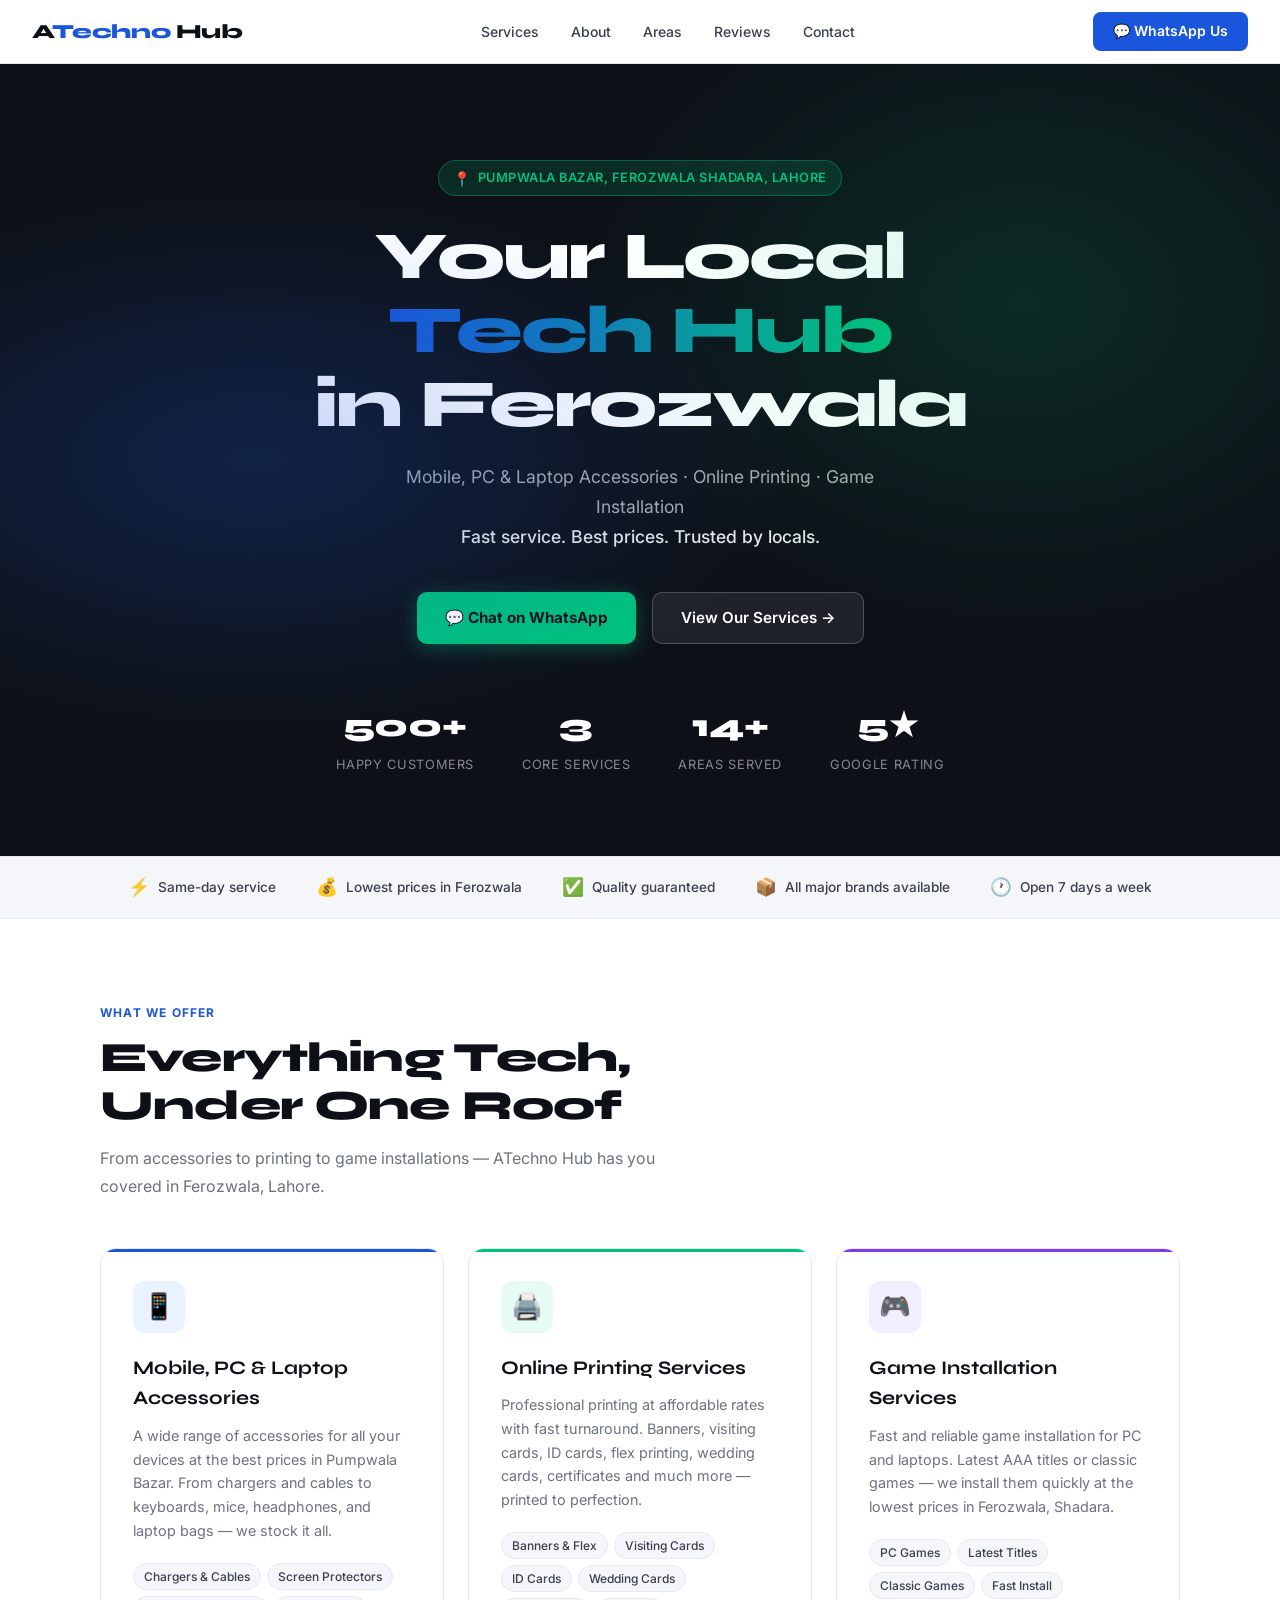
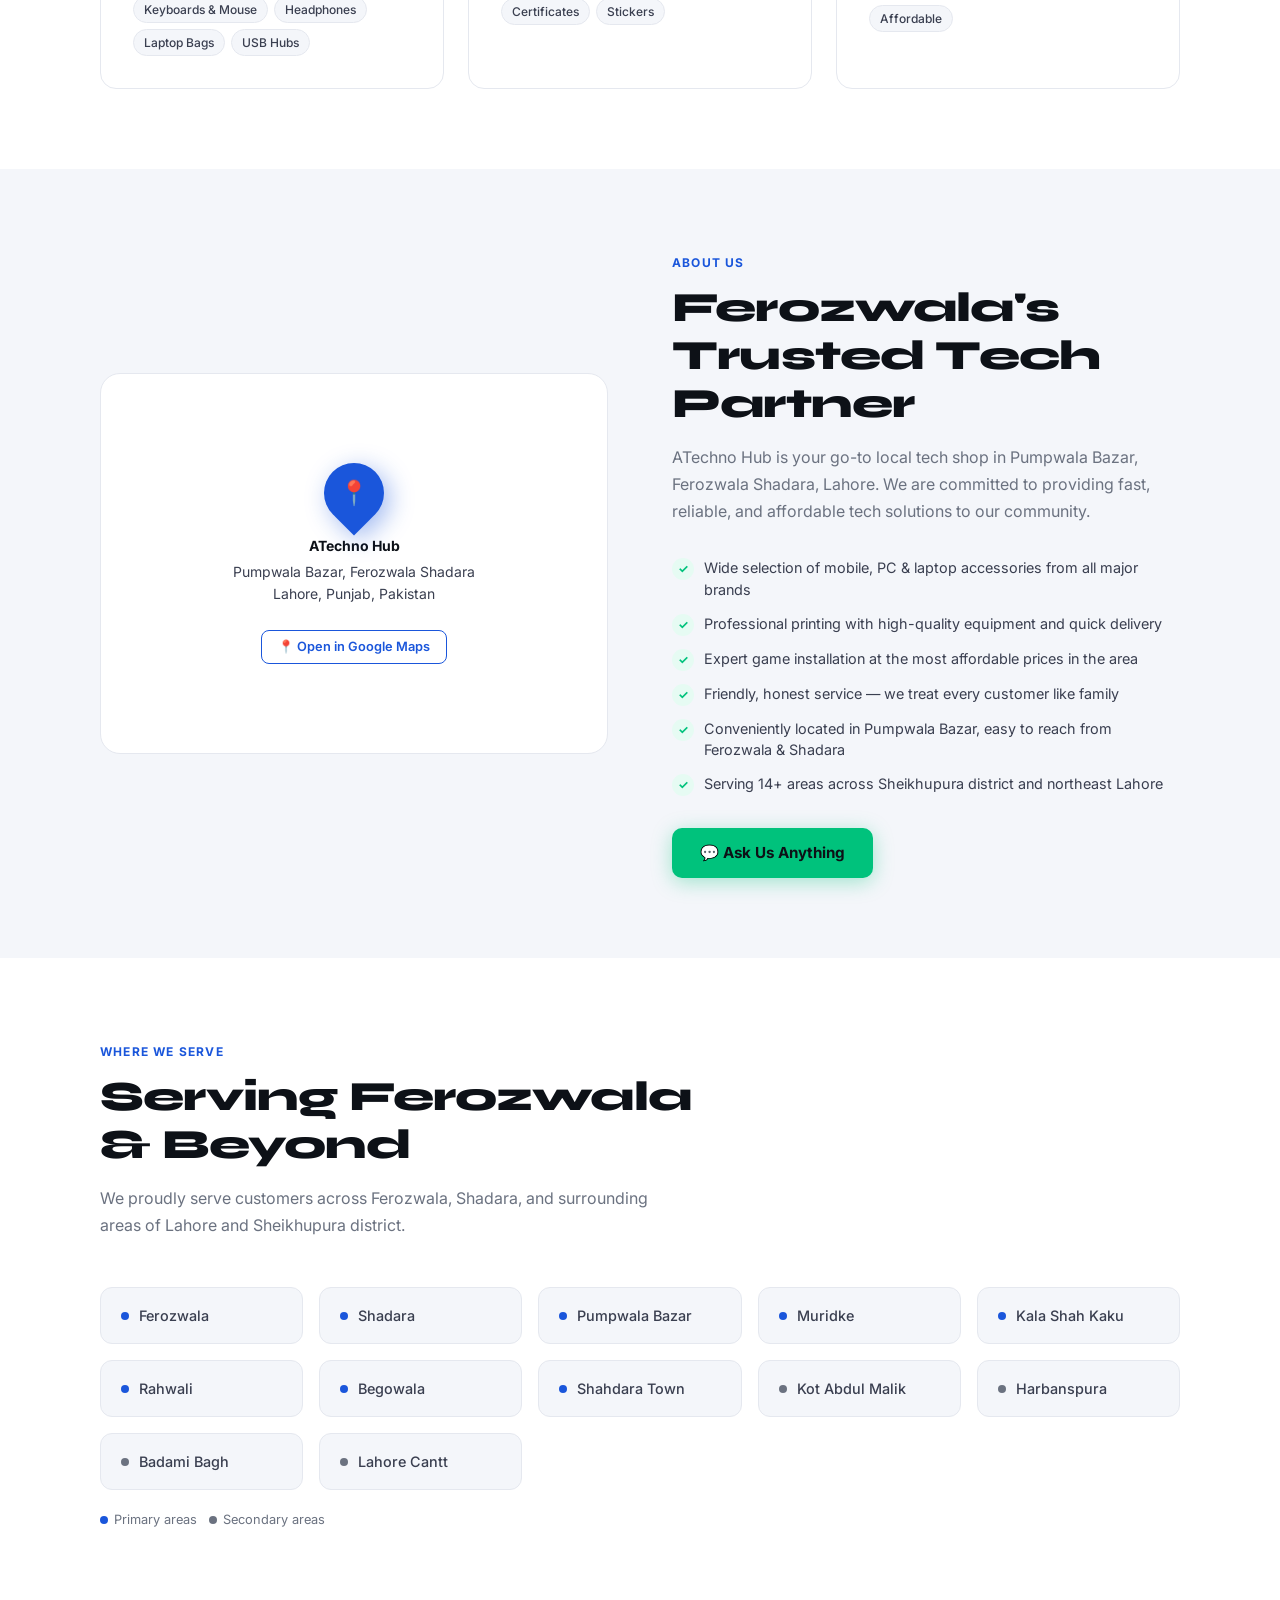
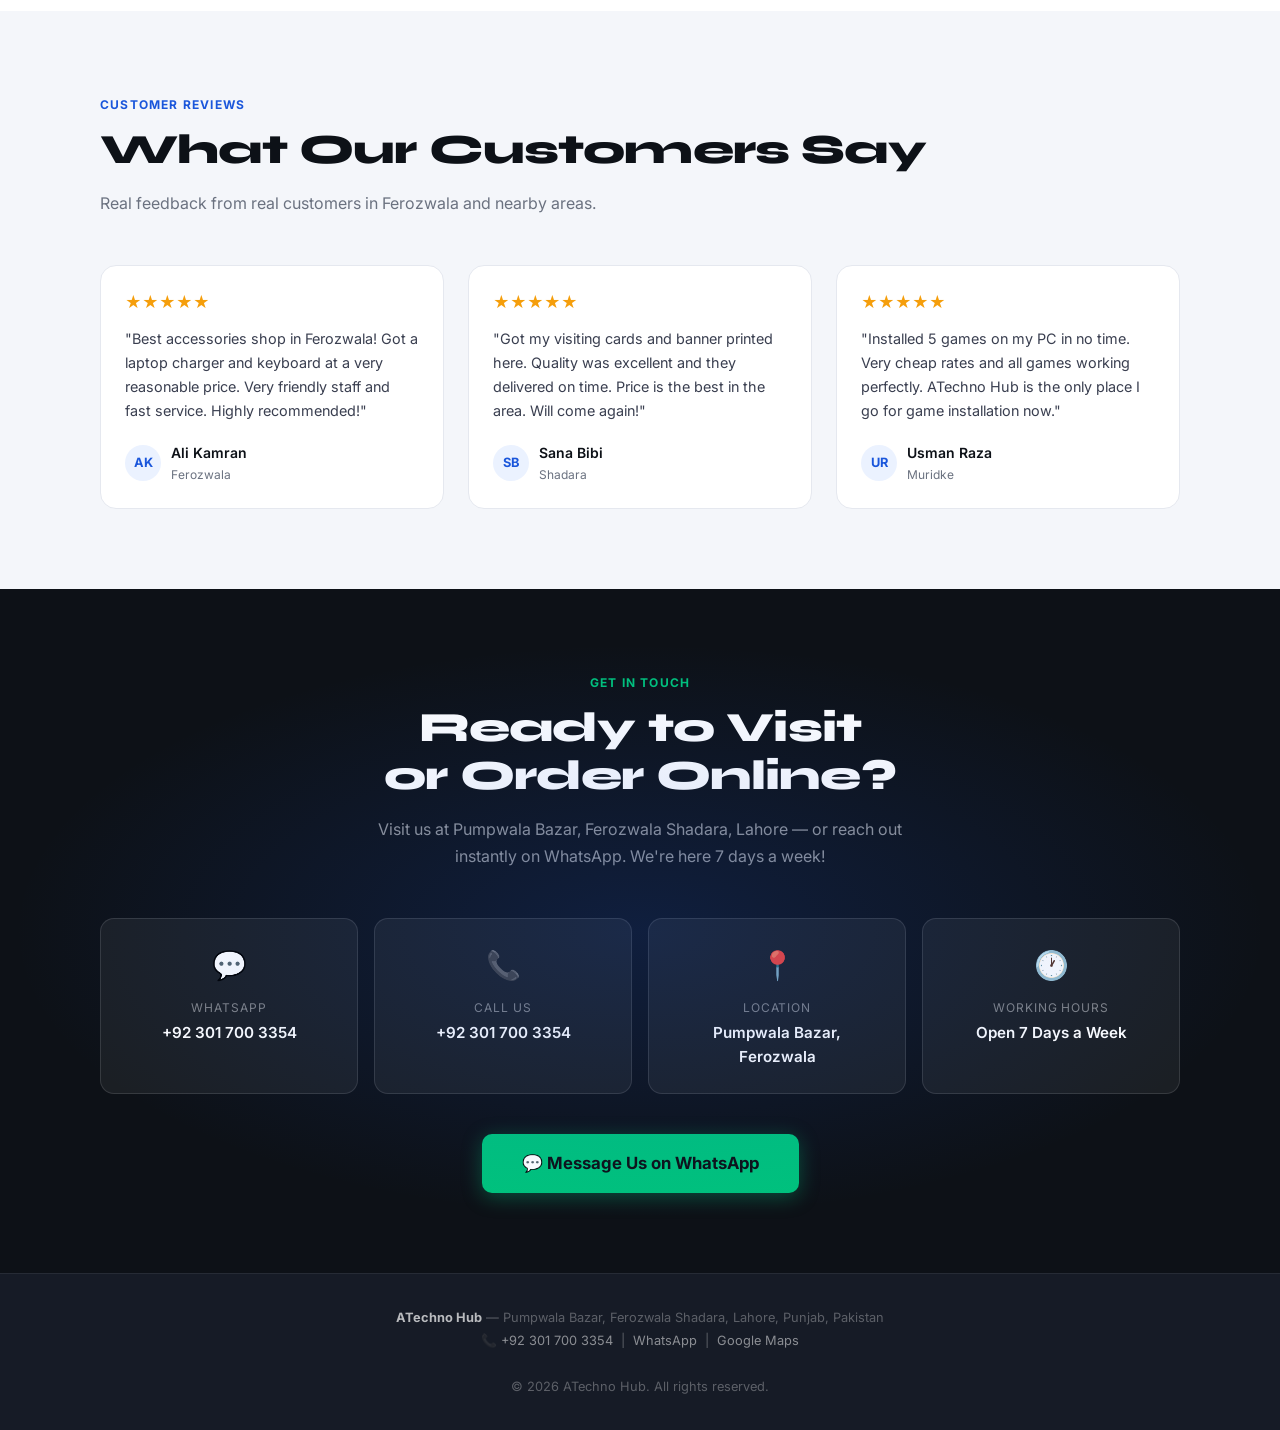
==== index.html @ 40ea2f9f "Add files via upload" ====
<!DOCTYPE html>
<html lang="en">
<head>
<meta charset="UTF-8" />
<meta name="viewport" content="width=device-width, initial-scale=1.0" />
<title>ATechno Hub — Mobile, Printing & Game Services | Ferozwala, Lahore</title>
<meta name="description" content="ATechno Hub in Pumpwala Bazar, Ferozwala Shadara, Lahore. Mobile, PC & Laptop Accessories, Online Printing Services, Game Installation. Fast. Affordable. Trusted." />
<meta name="keywords" content="ATechno Hub, mobile accessories Ferozwala, laptop accessories Lahore, online printing Ferozwala, game installation Shadara, PC accessories Pumpwala Bazar" />
<link rel="preconnect" href="https://fonts.googleapis.com" />
<link rel="preconnect" href="https://fonts.gstatic.com" crossorigin />
<link href="https://fonts.googleapis.com/css2?family=Syne:wght@400;600;700;800&family=Inter:wght@400;500;600&display=swap" rel="stylesheet" />
<style>
  *, *::before, *::after { box-sizing: border-box; margin: 0; padding: 0; }

  :root {
    --blue:     #1A56DB;
    --blue-dk:  #1240A8;
    --blue-lt:  #EBF2FF;
    --accent:   #00C27C;
    --accent-lt:#E6FBF3;
    --dark:     #0D1117;
    --dark2:    #161B26;
    --mid:      #3A3F50;
    --muted:    #6B7280;
    --light:    #F4F6FA;
    --white:    #FFFFFF;
    --border:   #E5E8EF;
    --font-display: 'Syne', sans-serif;
    --font-body:    'Inter', sans-serif;
  }

  html { scroll-behavior: smooth; }

  body {
    font-family: var(--font-body);
    background: var(--white);
    color: var(--dark);
    line-height: 1.6;
    overflow-x: hidden;
  }

  /* ── NAV ── */
  nav {
    position: sticky; top: 0; z-index: 100;
    background: rgba(255,255,255,0.92);
    backdrop-filter: blur(12px);
    border-bottom: 1px solid var(--border);
    padding: 0 2rem;
    display: flex; align-items: center; justify-content: space-between;
    height: 64px;
  }
  .nav-logo {
    font-family: var(--font-display);
    font-weight: 800; font-size: 1.25rem;
    color: var(--dark);
    text-decoration: none;
    letter-spacing: -0.02em;
  }
  .nav-logo span { color: var(--blue); }
  .nav-links { display: flex; gap: 2rem; list-style: none; }
  .nav-links a {
    font-size: 0.875rem; font-weight: 500;
    color: var(--mid); text-decoration: none;
    transition: color 0.2s;
  }
  .nav-links a:hover { color: var(--blue); }
  .nav-cta {
    background: var(--blue); color: var(--white);
    padding: 0.5rem 1.25rem; border-radius: 8px;
    font-size: 0.875rem; font-weight: 600;
    text-decoration: none; transition: background 0.2s;
    white-space: nowrap;
  }
  .nav-cta:hover { background: var(--blue-dk); }

  /* ── HERO ── */
  .hero {
    background: var(--dark);
    position: relative;
    overflow: hidden;
    padding: 6rem 2rem 5rem;
    text-align: center;
  }
  .hero::before {
    content: '';
    position: absolute; inset: 0;
    background:
      radial-gradient(ellipse 60% 50% at 20% 50%, rgba(26,86,219,0.25) 0%, transparent 70%),
      radial-gradient(ellipse 50% 60% at 80% 30%, rgba(0,194,124,0.15) 0%, transparent 70%);
    pointer-events: none;
  }
  .hero-eyebrow {
    display: inline-flex; align-items: center; gap: 6px;
    background: rgba(0,194,124,0.15);
    border: 1px solid rgba(0,194,124,0.35);
    color: var(--accent);
    font-size: 0.8rem; font-weight: 600;
    padding: 0.35rem 0.9rem; border-radius: 999px;
    letter-spacing: 0.04em; text-transform: uppercase;
    margin-bottom: 1.5rem;
  }
  .hero-eyebrow::before { content: '📍'; font-size: 0.9rem; }
  .hero h1 {
    font-family: var(--font-display);
    font-size: clamp(2.4rem, 6vw, 4.2rem);
    font-weight: 800;
    color: var(--white);
    line-height: 1.1;
    letter-spacing: -0.03em;
    margin-bottom: 1.25rem;
    max-width: 780px;
    margin-left: auto; margin-right: auto;
  }
  .hero h1 .highlight {
    color: transparent;
    background: linear-gradient(90deg, #1A56DB, #00C27C);
    -webkit-background-clip: text;
    background-clip: text;
  }
  .hero-sub {
    font-size: 1.1rem; color: rgba(255,255,255,0.65);
    max-width: 520px; margin: 0 auto 2.5rem;
    line-height: 1.7;
  }
  .hero-sub span { color: rgba(255,255,255,0.9); font-weight: 500; }
  .hero-btns {
    display: flex; gap: 1rem;
    justify-content: center; flex-wrap: wrap;
    margin-bottom: 3.5rem;
  }
  .btn-primary {
    display: inline-flex; align-items: center; gap: 8px;
    background: var(--accent); color: var(--dark);
    padding: 0.8rem 1.75rem; border-radius: 10px;
    font-weight: 700; font-size: 0.95rem;
    text-decoration: none; transition: transform 0.15s, box-shadow 0.15s;
    box-shadow: 0 4px 20px rgba(0,194,124,0.35);
  }
  .btn-primary:hover { transform: translateY(-2px); box-shadow: 0 8px 28px rgba(0,194,124,0.45); }
  .btn-secondary {
    display: inline-flex; align-items: center; gap: 8px;
    background: rgba(255,255,255,0.08);
    border: 1px solid rgba(255,255,255,0.2);
    color: var(--white);
    padding: 0.8rem 1.75rem; border-radius: 10px;
    font-weight: 600; font-size: 0.95rem;
    text-decoration: none; transition: background 0.2s;
  }
  .btn-secondary:hover { background: rgba(255,255,255,0.14); }
  .hero-stats {
    display: flex; justify-content: center; gap: 3rem; flex-wrap: wrap;
  }
  .hero-stat { text-align: center; }
  .hero-stat .num {
    font-family: var(--font-display);
    font-size: 2rem; font-weight: 800;
    color: var(--white); display: block;
  }
  .hero-stat .lbl {
    font-size: 0.8rem; color: rgba(255,255,255,0.5);
    text-transform: uppercase; letter-spacing: 0.05em;
  }

  /* ── TRUST BAR ── */
  .trust-bar {
    background: var(--light);
    border-top: 1px solid var(--border);
    border-bottom: 1px solid var(--border);
    padding: 1rem 2rem;
    display: flex; align-items: center; justify-content: center;
    gap: 2.5rem; flex-wrap: wrap;
  }
  .trust-item {
    display: flex; align-items: center; gap: 8px;
    font-size: 0.85rem; font-weight: 500; color: var(--mid);
  }
  .trust-icon { font-size: 1.1rem; }

  /* ── SECTIONS SHARED ── */
  section { padding: 5rem 2rem; }
  .container { max-width: 1080px; margin: 0 auto; }
  .section-label {
    display: inline-block;
    font-size: 0.75rem; font-weight: 700;
    letter-spacing: 0.1em; text-transform: uppercase;
    color: var(--blue); margin-bottom: 0.75rem;
  }
  .section-title {
    font-family: var(--font-display);
    font-size: clamp(1.75rem, 4vw, 2.6rem);
    font-weight: 800; letter-spacing: -0.02em;
    color: var(--dark); line-height: 1.15;
    margin-bottom: 1rem;
  }
  .section-sub {
    font-size: 1rem; color: var(--muted);
    max-width: 560px; line-height: 1.7;
    margin-bottom: 3rem;
  }

  /* ── SERVICES ── */
  #services { background: var(--white); }
  .services-grid {
    display: grid;
    grid-template-columns: repeat(auto-fit, minmax(300px, 1fr));
    gap: 1.5rem;
  }
  .service-card {
    border: 1px solid var(--border);
    border-radius: 16px;
    padding: 2rem;
    transition: box-shadow 0.2s, transform 0.2s;
    background: var(--white);
    position: relative; overflow: hidden;
  }
  .service-card::before {
    content: '';
    position: absolute; top: 0; left: 0; right: 0;
    height: 3px;
    border-radius: 16px 16px 0 0;
  }
  .service-card.blue::before  { background: var(--blue); }
  .service-card.green::before { background: var(--accent); }
  .service-card.purple::before{ background: #7C3AED; }
  .service-card:hover { box-shadow: 0 12px 40px rgba(0,0,0,0.09); transform: translateY(-3px); }
  .service-icon {
    width: 52px; height: 52px; border-radius: 12px;
    display: flex; align-items: center; justify-content: center;
    font-size: 1.6rem; margin-bottom: 1.25rem;
  }
  .service-icon.blue   { background: var(--blue-lt); }
  .service-icon.green  { background: var(--accent-lt); }
  .service-icon.purple { background: #F3EEFF; }
  .service-card h3 {
    font-family: var(--font-display);
    font-size: 1.2rem; font-weight: 700;
    color: var(--dark); margin-bottom: 0.6rem;
  }
  .service-card p { font-size: 0.9rem; color: var(--muted); line-height: 1.65; margin-bottom: 1.25rem; }
  .service-tags { display: flex; flex-wrap: wrap; gap: 6px; }
  .tag {
    font-size: 0.75rem; font-weight: 500;
    padding: 3px 10px; border-radius: 999px;
    border: 1px solid var(--border);
    color: var(--mid); background: var(--light);
  }

  /* ── ABOUT ── */
  #about { background: var(--light); }
  .about-grid {
    display: grid;
    grid-template-columns: 1fr 1fr;
    gap: 4rem; align-items: center;
  }
  .about-map {
    background: var(--white);
    border: 1px solid var(--border);
    border-radius: 20px;
    overflow: hidden;
    aspect-ratio: 4/3;
    display: flex; flex-direction: column;
    align-items: center; justify-content: center;
    position: relative;
  }
  .map-pin-wrap {
    display: flex; flex-direction: column; align-items: center; gap: 12px;
  }
  .map-pin {
    width: 60px; height: 60px;
    background: var(--blue); border-radius: 50% 50% 50% 0;
    transform: rotate(-45deg);
    display: flex; align-items: center; justify-content: center;
    box-shadow: 0 8px 24px rgba(26,86,219,0.4);
  }
  .map-pin span { transform: rotate(45deg); font-size: 1.5rem; }
  .map-address {
    text-align: center;
    font-size: 0.875rem; color: var(--mid); line-height: 1.6;
  }
  .map-address strong { color: var(--dark); display: block; margin-bottom: 4px; }
  .map-link {
    display: inline-flex; align-items: center; gap: 6px;
    margin-top: 12px; font-size: 0.8rem; font-weight: 600;
    color: var(--blue); text-decoration: none;
    border: 1px solid var(--blue);
    padding: 6px 16px; border-radius: 8px;
    transition: background 0.2s;
  }
  .map-link:hover { background: var(--blue-lt); }
  .about-content .section-sub { margin-bottom: 2rem; }
  .about-list { list-style: none; display: flex; flex-direction: column; gap: 12px; margin-bottom: 2rem; }
  .about-list li {
    display: flex; align-items: flex-start; gap: 10px;
    font-size: 0.9rem; color: var(--mid); line-height: 1.5;
  }
  .about-list li::before {
    content: '✓';
    flex-shrink: 0;
    width: 22px; height: 22px;
    background: var(--accent-lt);
    color: var(--accent);
    border-radius: 50%;
    display: flex; align-items: center; justify-content: center;
    font-size: 0.75rem; font-weight: 700;
    margin-top: 1px;
  }

  /* ── SERVICE AREAS ── */
  #areas { background: var(--white); }
  .areas-grid {
    display: grid;
    grid-template-columns: repeat(auto-fit, minmax(200px, 1fr));
    gap: 1rem;
  }
  .area-card {
    background: var(--light);
    border: 1px solid var(--border);
    border-radius: 12px;
    padding: 1rem 1.25rem;
    display: flex; align-items: center; gap: 10px;
    font-size: 0.9rem; font-weight: 500; color: var(--mid);
    transition: border-color 0.2s, color 0.2s;
  }
  .area-card:hover { border-color: var(--blue); color: var(--blue); }
  .area-dot {
    width: 8px; height: 8px; border-radius: 50%;
    background: var(--blue); flex-shrink: 0;
  }
  .area-dot.secondary { background: var(--muted); }

  /* ── REVIEWS ── */
  #reviews { background: var(--light); }
  .reviews-grid {
    display: grid;
    grid-template-columns: repeat(auto-fit, minmax(280px, 1fr));
    gap: 1.5rem;
  }
  .review-card {
    background: var(--white);
    border: 1px solid var(--border);
    border-radius: 16px;
    padding: 1.5rem;
  }
  .stars { color: #F59E0B; font-size: 1rem; margin-bottom: 0.75rem; }
  .review-text { font-size: 0.9rem; color: var(--mid); line-height: 1.65; margin-bottom: 1.25rem; }
  .reviewer { display: flex; align-items: center; gap: 10px; }
  .reviewer-avatar {
    width: 36px; height: 36px; border-radius: 50%;
    background: var(--blue-lt);
    color: var(--blue);
    display: flex; align-items: center; justify-content: center;
    font-size: 0.8rem; font-weight: 700;
  }
  .reviewer-name { font-size: 0.875rem; font-weight: 600; color: var(--dark); }
  .reviewer-loc  { font-size: 0.75rem; color: var(--muted); }

  /* ── CONTACT / CTA ── */
  #contact {
    background: var(--dark);
    text-align: center;
    position: relative; overflow: hidden;
  }
  #contact::before {
    content: '';
    position: absolute; inset: 0;
    background: radial-gradient(ellipse 70% 60% at 50% 50%, rgba(26,86,219,0.2) 0%, transparent 70%);
    pointer-events: none;
  }
  #contact .section-label { color: var(--accent); }
  #contact .section-title { color: var(--white); margin-left: auto; margin-right: auto; max-width: 600px; }
  #contact .section-sub { color: rgba(255,255,255,0.55); margin-left: auto; margin-right: auto; }
  .contact-cards {
    display: grid;
    grid-template-columns: repeat(auto-fit, minmax(220px, 1fr));
    gap: 1rem; margin-bottom: 2.5rem;
  }
  .contact-card {
    background: rgba(255,255,255,0.06);
    border: 1px solid rgba(255,255,255,0.12);
    border-radius: 14px;
    padding: 1.5rem;
    text-align: center;
    text-decoration: none;
    transition: background 0.2s;
  }
  .contact-card:hover { background: rgba(255,255,255,0.1); }
  .contact-card-icon { font-size: 1.75rem; margin-bottom: 0.6rem; }
  .contact-card-label { font-size: 0.75rem; color: rgba(255,255,255,0.45); text-transform: uppercase; letter-spacing: 0.08em; margin-bottom: 4px; }
  .contact-card-value { font-size: 0.95rem; font-weight: 600; color: var(--white); }

  /* ── FOOTER ── */
  footer {
    background: var(--dark2);
    border-top: 1px solid rgba(255,255,255,0.07);
    padding: 2rem;
    text-align: center;
  }
  footer p { font-size: 0.8rem; color: rgba(255,255,255,0.3); line-height: 1.8; }
  footer a { color: rgba(255,255,255,0.5); text-decoration: none; }
  footer a:hover { color: var(--white); }

  /* ── RESPONSIVE ── */
  @media (max-width: 768px) {
    nav { padding: 0 1rem; }
    .nav-links { display: none; }
    .hero { padding: 4rem 1.25rem 3.5rem; }
    .hero-stats { gap: 2rem; }
    section { padding: 3.5rem 1.25rem; }
    .about-grid { grid-template-columns: 1fr; gap: 2rem; }
    .about-map { min-height: 240px; }
    .trust-bar { gap: 1.25rem; }
  }

  @media (prefers-reduced-motion: reduce) {
    * { transition: none !important; animation: none !important; }
  }
</style>
</head>
<body>

<!-- NAV -->
<nav>
  <a href="#" class="nav-logo">A<span>Techno</span> Hub</a>
  <ul class="nav-links">
    <li><a href="#services">Services</a></li>
    <li><a href="#about">About</a></li>
    <li><a href="#areas">Areas</a></li>
    <li><a href="#reviews">Reviews</a></li>
    <li><a href="#contact">Contact</a></li>
  </ul>
  <a href="https://wa.me/923017003354?text=%F0%9F%8E%89%20*Welcome%20to%20ATechno%20Hub!*%20%E2%80%94%20%D8%A2%D9%BE%20%DA%A9%D8%A7%20%D8%AE%DB%8C%D8%B1%D9%85%D9%82%D8%AF%D9%85%20%DB%81%DB%92!%0A%0A%E2%9A%A1%20Lahore's%20most%20trusted%20tech%20shop%20in%20*Pumpwala%20Bazar%2C%20Ferozwala%20Shadara*%20is%20here%20to%20serve%20you!%0A%0A%F0%9F%9B%8D%EF%B8%8F%20*What%20we%20offer%20%7C%20%DB%81%D9%85%D8%A7%D8%B1%DB%8C%20%D8%AE%D8%AF%D9%85%D8%A7%D8%AA%3A*%0A%F0%9F%93%B1%20Mobile%2C%20PC%20%26%20Laptop%20Accessories%0A%F0%9F%96%A8%EF%B8%8F%20Online%20Printing%20Services%0A%F0%9F%8E%AE%20Game%20Installation%20Services%0A%0A%E2%9C%85%20*Fast%20Service%20%7C%20%D8%A8%DB%81%D8%AA%D8%B1%DB%8C%D9%86%20%D9%82%DB%8C%D9%85%D8%AA%20%7C%20%D9%82%D8%A7%D8%A8%D9%84%20%D8%A7%D8%B9%D8%AA%D9%85%D8%A7%D8%AF*%0A%0A%D8%A8%D8%B3%20%DB%81%D9%85%DB%8C%DA%BA%20%D8%A8%D8%AA%D8%A7%D8%A6%DB%8C%DA%BA%20%E2%80%94%20%D8%A2%D9%BE%20%DA%A9%D9%88%20%DA%A9%DB%8C%D8%A7%20%DA%86%D8%A7%DB%81%DB%8C%D8%A6%DB%92%D8%9F%0AJust%20tell%20us%20%E2%80%94%20how%20can%20we%20help%20you%20today%3F%20%F0%9F%91%87" target="_blank" class="nav-cta">💬 WhatsApp Us</a>
</nav>

<!-- HERO -->
<section class="hero">
  <div class="hero-eyebrow">Pumpwala Bazar, Ferozwala Shadara, Lahore</div>
  <h1>Your Local <span class="highlight">Tech Hub</span><br/>in Ferozwala</h1>
  <p class="hero-sub">
    Mobile, PC & Laptop Accessories · Online Printing · Game Installation<br/>
    <span>Fast service. Best prices. Trusted by locals.</span>
  </p>
  <div class="hero-btns">
    <a href="https://wa.me/923017003354?text=%F0%9F%8E%89%20*Welcome%20to%20ATechno%20Hub!*%20%E2%80%94%20%D8%A2%D9%BE%20%DA%A9%D8%A7%20%D8%AE%DB%8C%D8%B1%D9%85%D9%82%D8%AF%D9%85%20%DB%81%DB%92!%0A%0A%E2%9A%A1%20Lahore's%20most%20trusted%20tech%20shop%20in%20*Pumpwala%20Bazar%2C%20Ferozwala%20Shadara*%20is%20here%20to%20serve%20you!%0A%0A%F0%9F%9B%8D%EF%B8%8F%20*What%20we%20offer%20%7C%20%DB%81%D9%85%D8%A7%D8%B1%DB%8C%20%D8%AE%D8%AF%D9%85%D8%A7%D8%AA%3A*%0A%F0%9F%93%B1%20Mobile%2C%20PC%20%26%20Laptop%20Accessories%0A%F0%9F%96%A8%EF%B8%8F%20Online%20Printing%20Services%0A%F0%9F%8E%AE%20Game%20Installation%20Services%0A%0A%E2%9C%85%20*Fast%20Service%20%7C%20%D8%A8%DB%81%D8%AA%D8%B1%DB%8C%D9%86%20%D9%82%DB%8C%D9%85%D8%AA%20%7C%20%D9%82%D8%A7%D8%A8%D9%84%20%D8%A7%D8%B9%D8%AA%D9%85%D8%A7%D8%AF*%0A%0A%D8%A8%D8%B3%20%DB%81%D9%85%DB%8C%DA%BA%20%D8%A8%D8%AA%D8%A7%D8%A6%DB%8C%DA%BA%20%E2%80%94%20%D8%A2%D9%BE%20%DA%A9%D9%88%20%DA%A9%DB%8C%D8%A7%20%DA%86%D8%A7%DB%81%DB%8C%D8%A6%DB%92%D8%9F%0AJust%20tell%20us%20%E2%80%94%20how%20can%20we%20help%20you%20today%3F%20%F0%9F%91%87" target="_blank" class="btn-primary">💬 Chat on WhatsApp</a>
    <a href="#services" class="btn-secondary">View Our Services →</a>
  </div>
  <div class="hero-stats">
    <div class="hero-stat"><span class="num">500+</span><span class="lbl">Happy Customers</span></div>
    <div class="hero-stat"><span class="num">3</span><span class="lbl">Core Services</span></div>
    <div class="hero-stat"><span class="num">14+</span><span class="lbl">Areas Served</span></div>
    <div class="hero-stat"><span class="num">5★</span><span class="lbl">Google Rating</span></div>
  </div>
</section>

<!-- TRUST BAR -->
<div class="trust-bar">
  <div class="trust-item"><span class="trust-icon">⚡</span> Same-day service</div>
  <div class="trust-item"><span class="trust-icon">💰</span> Lowest prices in Ferozwala</div>
  <div class="trust-item"><span class="trust-icon">✅</span> Quality guaranteed</div>
  <div class="trust-item"><span class="trust-icon">📦</span> All major brands available</div>
  <div class="trust-item"><span class="trust-icon">🕐</span> Open 7 days a week</div>
</div>

<!-- SERVICES -->
<section id="services">
  <div class="container">
    <span class="section-label">What We Offer</span>
    <h2 class="section-title">Everything Tech,<br/>Under One Roof</h2>
    <p class="section-sub">From accessories to printing to game installations — ATechno Hub has you covered in Ferozwala, Lahore.</p>
    <div class="services-grid">

      <div class="service-card blue">
        <div class="service-icon blue">📱</div>
        <h3>Mobile, PC & Laptop Accessories</h3>
        <p>A wide range of accessories for all your devices at the best prices in Pumpwala Bazar. From chargers and cables to keyboards, mice, headphones, and laptop bags — we stock it all.</p>
        <div class="service-tags">
          <span class="tag">Chargers & Cables</span>
          <span class="tag">Screen Protectors</span>
          <span class="tag">Keyboards & Mouse</span>
          <span class="tag">Headphones</span>
          <span class="tag">Laptop Bags</span>
          <span class="tag">USB Hubs</span>
        </div>
      </div>

      <div class="service-card green">
        <div class="service-icon green">🖨️</div>
        <h3>Online Printing Services</h3>
        <p>Professional printing at affordable rates with fast turnaround. Banners, visiting cards, ID cards, flex printing, wedding cards, certificates and much more — printed to perfection.</p>
        <div class="service-tags">
          <span class="tag">Banners & Flex</span>
          <span class="tag">Visiting Cards</span>
          <span class="tag">ID Cards</span>
          <span class="tag">Wedding Cards</span>
          <span class="tag">Certificates</span>
          <span class="tag">Stickers</span>
        </div>
      </div>

      <div class="service-card purple">
        <div class="service-icon purple">🎮</div>
        <h3>Game Installation Services</h3>
        <p>Fast and reliable game installation for PC and laptops. Latest AAA titles or classic games — we install them quickly at the lowest prices in Ferozwala, Shadara.</p>
        <div class="service-tags">
          <span class="tag">PC Games</span>
          <span class="tag">Latest Titles</span>
          <span class="tag">Classic Games</span>
          <span class="tag">Fast Install</span>
          <span class="tag">Affordable</span>
        </div>
      </div>

    </div>
  </div>
</section>

<!-- ABOUT -->
<section id="about">
  <div class="container">
    <div class="about-grid">
      <div class="about-map">
        <div class="map-pin-wrap">
          <div class="map-pin"><span>📍</span></div>
          <div class="map-address">
            <strong>ATechno Hub</strong>
            Pumpwala Bazar, Ferozwala Shadara<br/>
            Lahore, Punjab, Pakistan
          </div>
          <a href="https://maps.google.com/?q=Pumpwala+Bazar+Ferozwala+Shadara+Lahore" target="_blank" class="map-link">📍 Open in Google Maps</a>
        </div>
      </div>
      <div class="about-content">
        <span class="section-label">About Us</span>
        <h2 class="section-title">Ferozwala's Trusted Tech Partner</h2>
        <p class="section-sub">ATechno Hub is your go-to local tech shop in Pumpwala Bazar, Ferozwala Shadara, Lahore. We are committed to providing fast, reliable, and affordable tech solutions to our community.</p>
        <ul class="about-list">
          <li>Wide selection of mobile, PC & laptop accessories from all major brands</li>
          <li>Professional printing with high-quality equipment and quick delivery</li>
          <li>Expert game installation at the most affordable prices in the area</li>
          <li>Friendly, honest service — we treat every customer like family</li>
          <li>Conveniently located in Pumpwala Bazar, easy to reach from Ferozwala & Shadara</li>
          <li>Serving 14+ areas across Sheikhupura district and northeast Lahore</li>
        </ul>
        <a href="https://wa.me/923017003354" target="_blank" class="btn-primary" style="display:inline-flex;">💬 Ask Us Anything</a>
      </div>
    </div>
  </div>
</section>

<!-- SERVICE AREAS -->
<section id="areas">
  <div class="container">
    <span class="section-label">Where We Serve</span>
    <h2 class="section-title">Serving Ferozwala<br/>& Beyond</h2>
    <p class="section-sub">We proudly serve customers across Ferozwala, Shadara, and surrounding areas of Lahore and Sheikhupura district.</p>
    <div class="areas-grid">
      <div class="area-card"><div class="area-dot"></div> Ferozwala</div>
      <div class="area-card"><div class="area-dot"></div> Shadara</div>
      <div class="area-card"><div class="area-dot"></div> Pumpwala Bazar</div>
      <div class="area-card"><div class="area-dot"></div> Muridke</div>
      <div class="area-card"><div class="area-dot"></div> Kala Shah Kaku</div>
      <div class="area-card"><div class="area-dot"></div> Rahwali</div>
      <div class="area-card"><div class="area-dot"></div> Begowala</div>
      <div class="area-card"><div class="area-dot"></div> Shahdara Town</div>
      <div class="area-card"><div class="area-dot secondary"></div> Kot Abdul Malik</div>
      <div class="area-card"><div class="area-dot secondary"></div> Harbanspura</div>
      <div class="area-card"><div class="area-dot secondary"></div> Badami Bagh</div>
      <div class="area-card"><div class="area-dot secondary"></div> Lahore Cantt</div>
    </div>
    <p style="margin-top:1.25rem; font-size:0.8rem; color:var(--muted);">
      <span style="display:inline-block; width:8px; height:8px; border-radius:50%; background:var(--blue); margin-right:6px;"></span>Primary areas &nbsp;
      <span style="display:inline-block; width:8px; height:8px; border-radius:50%; background:var(--muted); margin-right:6px;"></span>Secondary areas
    </p>
  </div>
</section>

<!-- REVIEWS -->
<section id="reviews">
  <div class="container">
    <span class="section-label">Customer Reviews</span>
    <h2 class="section-title">What Our Customers Say</h2>
    <p class="section-sub">Real feedback from real customers in Ferozwala and nearby areas.</p>
    <div class="reviews-grid">
      <div class="review-card">
        <div class="stars">★★★★★</div>
        <p class="review-text">"Best accessories shop in Ferozwala! Got a laptop charger and keyboard at a very reasonable price. Very friendly staff and fast service. Highly recommended!"</p>
        <div class="reviewer">
          <div class="reviewer-avatar">AK</div>
          <div><div class="reviewer-name">Ali Kamran</div><div class="reviewer-loc">Ferozwala</div></div>
        </div>
      </div>
      <div class="review-card">
        <div class="stars">★★★★★</div>
        <p class="review-text">"Got my visiting cards and banner printed here. Quality was excellent and they delivered on time. Price is the best in the area. Will come again!"</p>
        <div class="reviewer">
          <div class="reviewer-avatar">SB</div>
          <div><div class="reviewer-name">Sana Bibi</div><div class="reviewer-loc">Shadara</div></div>
        </div>
      </div>
      <div class="review-card">
        <div class="stars">★★★★★</div>
        <p class="review-text">"Installed 5 games on my PC in no time. Very cheap rates and all games working perfectly. ATechno Hub is the only place I go for game installation now."</p>
        <div class="reviewer">
          <div class="reviewer-avatar">UR</div>
          <div><div class="reviewer-name">Usman Raza</div><div class="reviewer-loc">Muridke</div></div>
        </div>
      </div>
    </div>
  </div>
</section>

<!-- CONTACT CTA -->
<section id="contact">
  <div class="container">
    <span class="section-label">Get In Touch</span>
    <h2 class="section-title">Ready to Visit<br/>or Order Online?</h2>
    <p class="section-sub">Visit us at Pumpwala Bazar, Ferozwala Shadara, Lahore — or reach out instantly on WhatsApp. We're here 7 days a week!</p>
    <div class="contact-cards">
      <a href="https://wa.me/923017003354?text=%F0%9F%8E%89%20*Welcome%20to%20ATechno%20Hub!*%20%E2%80%94%20%D8%A2%D9%BE%20%DA%A9%D8%A7%20%D8%AE%DB%8C%D8%B1%D9%85%D9%82%D8%AF%D9%85%20%DB%81%DB%92!" target="_blank" class="contact-card">
        <div class="contact-card-icon">💬</div>
        <div class="contact-card-label">WhatsApp</div>
        <div class="contact-card-value">+92 301 700 3354</div>
      </a>
      <a href="tel:+923017003354" class="contact-card">
        <div class="contact-card-icon">📞</div>
        <div class="contact-card-label">Call Us</div>
        <div class="contact-card-value">+92 301 700 3354</div>
      </a>
      <a href="https://maps.google.com/?q=Pumpwala+Bazar+Ferozwala+Shadara+Lahore" target="_blank" class="contact-card">
        <div class="contact-card-icon">📍</div>
        <div class="contact-card-label">Location</div>
        <div class="contact-card-value">Pumpwala Bazar, Ferozwala</div>
      </a>
      <div class="contact-card">
        <div class="contact-card-icon">🕐</div>
        <div class="contact-card-label">Working Hours</div>
        <div class="contact-card-value">Open 7 Days a Week</div>
      </div>
    </div>
    <a href="https://wa.me/923017003354?text=%F0%9F%8E%89%20*Welcome%20to%20ATechno%20Hub!*%20%E2%80%94%20%D8%A2%D9%BE%20%DA%A9%D8%A7%20%D8%AE%DB%8C%D8%B1%D9%85%D9%82%D8%AF%D9%85%20%DB%81%DB%92!%0A%0A%E2%9A%A1%20Lahore's%20most%20trusted%20tech%20shop%20in%20*Pumpwala%20Bazar%2C%20Ferozwala%20Shadara*%20is%20here%20to%20serve%20you!" target="_blank" class="btn-primary" style="font-size:1.05rem; padding:1rem 2.5rem;">💬 Message Us on WhatsApp</a>
  </div>
</section>

<!-- FOOTER -->
<footer>
  <p>
    <strong style="color:rgba(255,255,255,0.7);">ATechno Hub</strong> — Pumpwala Bazar, Ferozwala Shadara, Lahore, Punjab, Pakistan<br/>
    📞 <a href="tel:+923017003354">+92 301 700 3354</a> &nbsp;|&nbsp;
    <a href="https://wa.me/923017003354" target="_blank">WhatsApp</a> &nbsp;|&nbsp;
    <a href="https://maps.google.com/?q=Pumpwala+Bazar+Ferozwala+Shadara+Lahore" target="_blank">Google Maps</a><br/><br/>
    © 2026 ATechno Hub. All rights reserved.
  </p>
</footer>

</body>
</html>
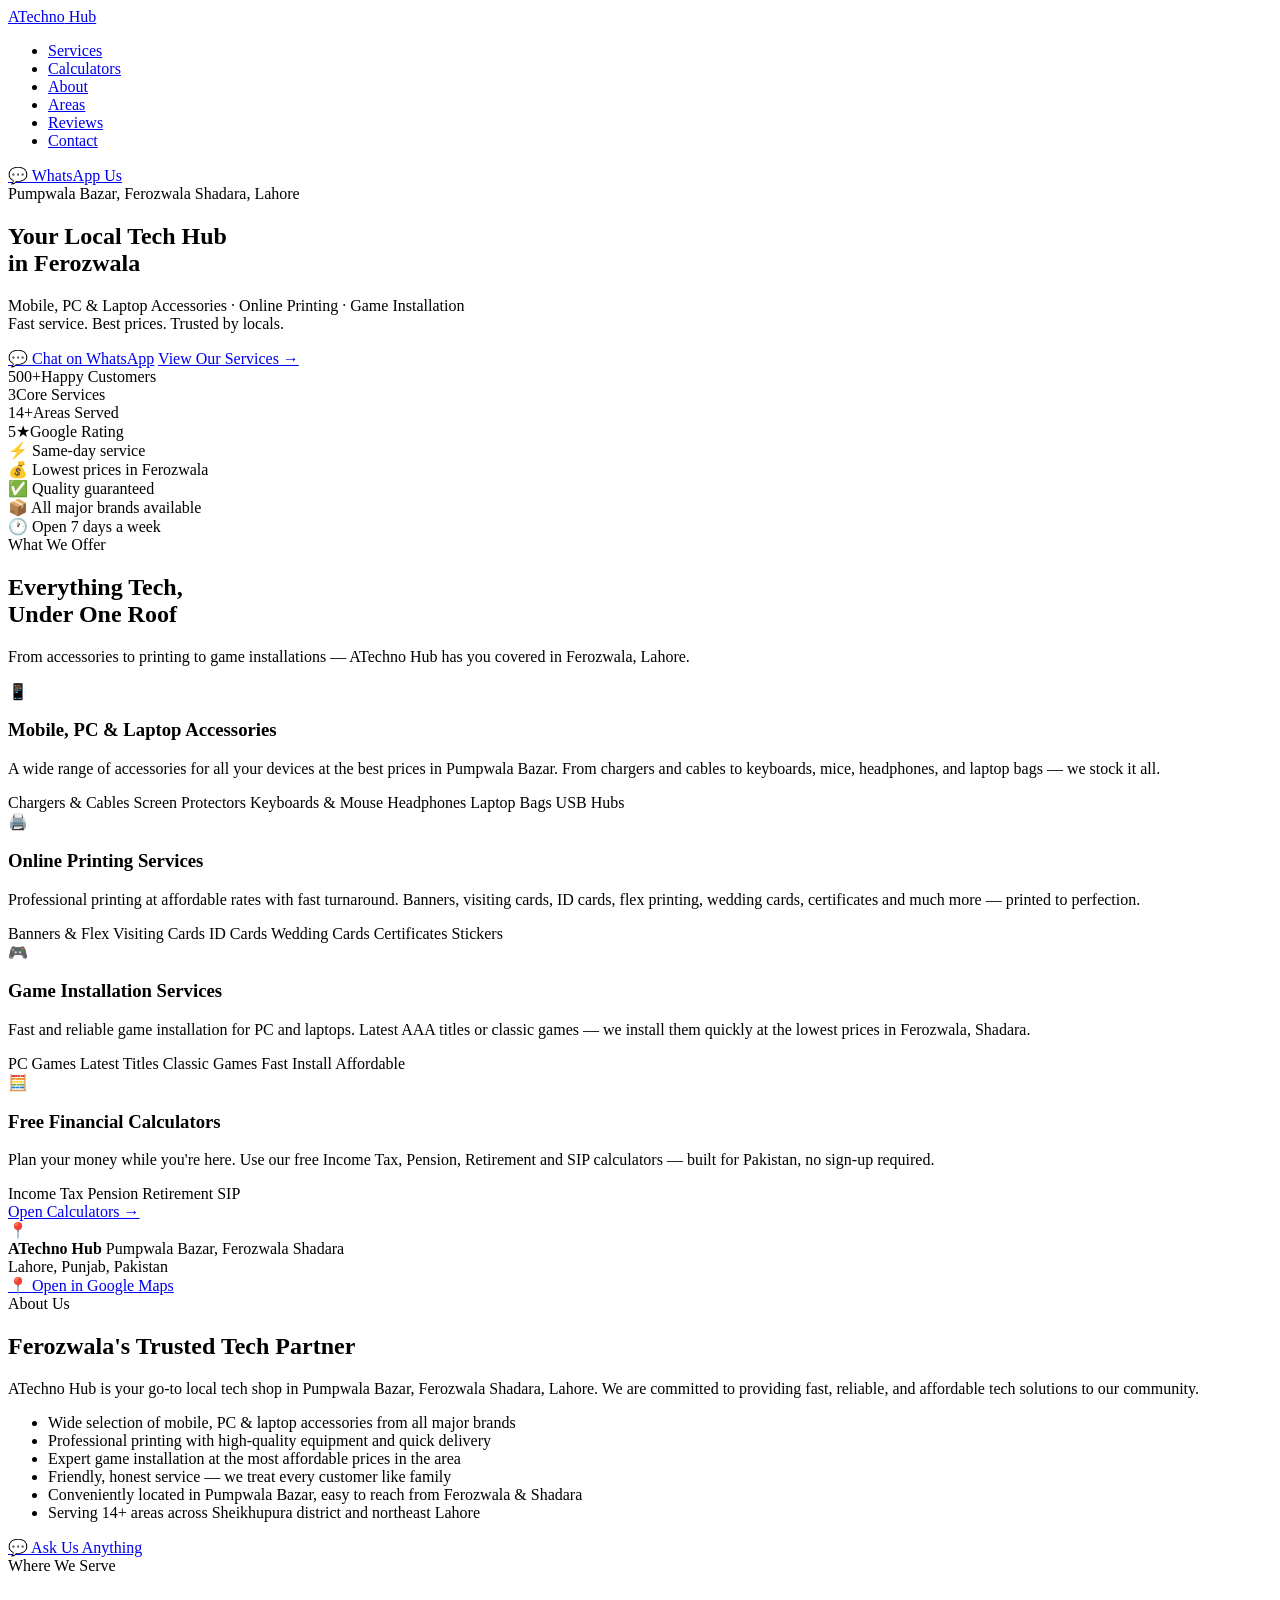
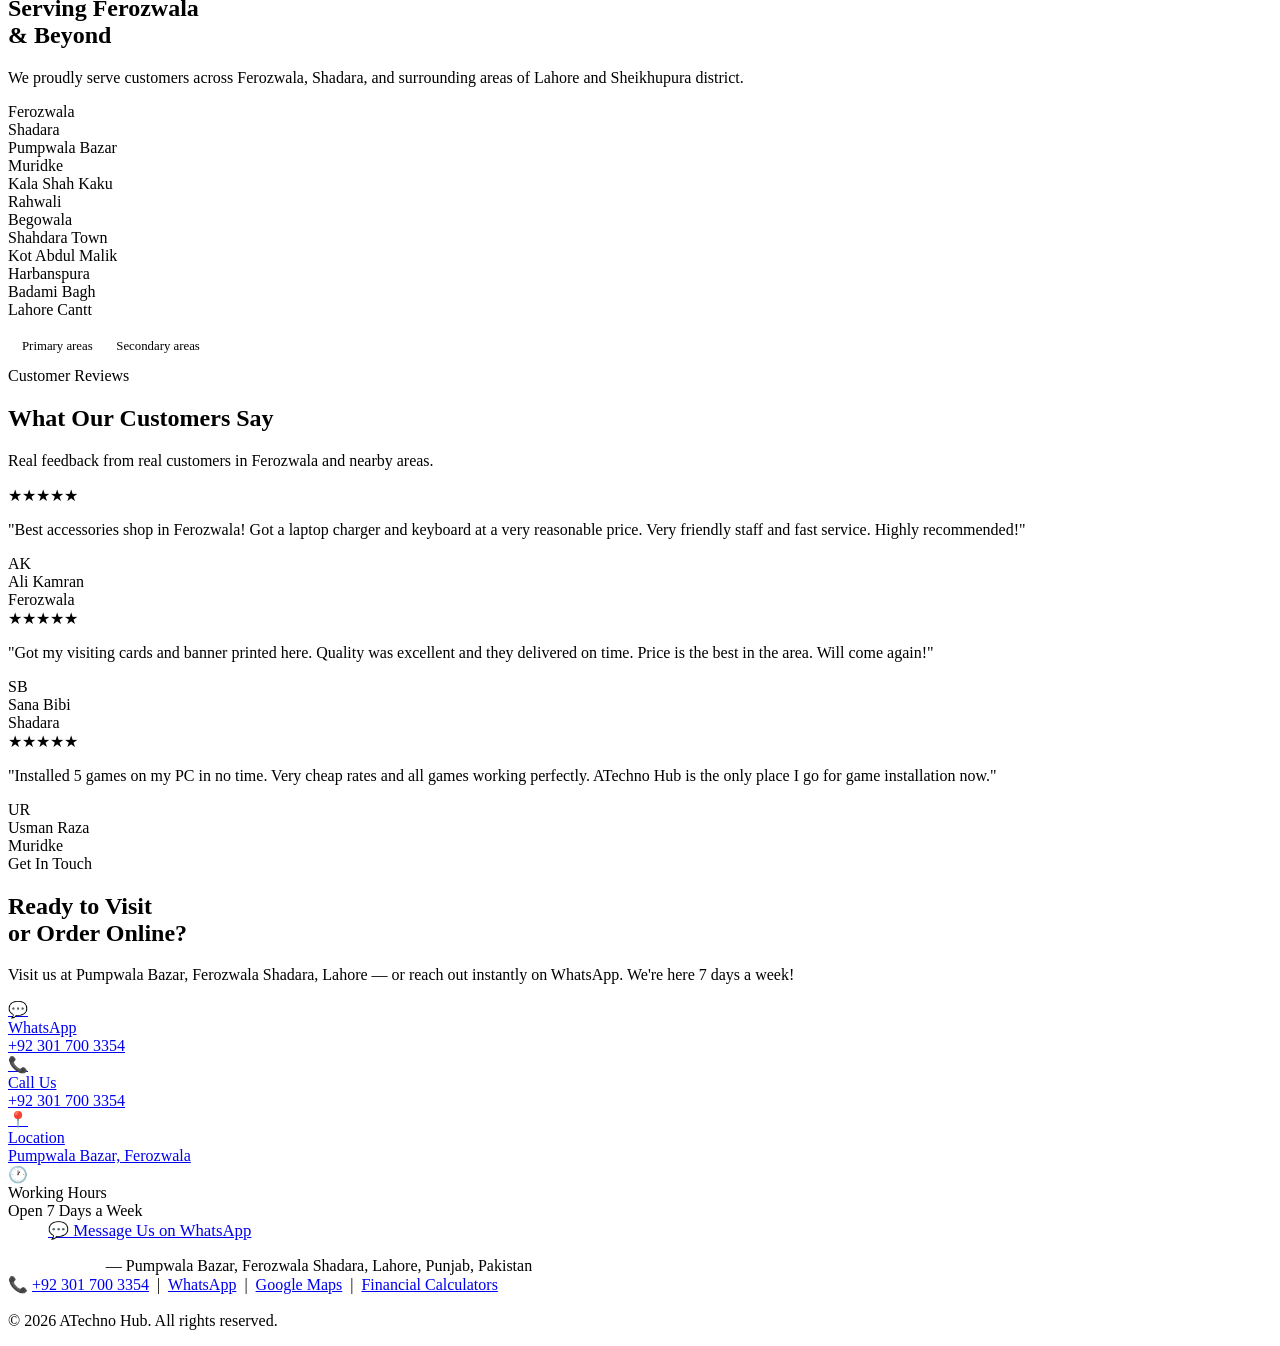
==== commit f996f676: "Add files via upload" ====
--- a/index.html
+++ b/index.html
@@ -4,425 +4,21 @@
 <meta charset="UTF-8" />
 <meta name="viewport" content="width=device-width, initial-scale=1.0" />
 <title>ATechno Hub — Mobile, Printing & Game Services | Ferozwala, Lahore</title>
-<meta name="description" content="ATechno Hub in Pumpwala Bazar, Ferozwala Shadara, Lahore. Mobile, PC & Laptop Accessories, Online Printing Services, Game Installation. Fast. Affordable. Trusted." />
-<meta name="keywords" content="ATechno Hub, mobile accessories Ferozwala, laptop accessories Lahore, online printing Ferozwala, game installation Shadara, PC accessories Pumpwala Bazar" />
+<meta name="description" content="ATechno Hub in Pumpwala Bazar, Ferozwala Shadara, Lahore. Mobile, PC & Laptop Accessories, Online Printing Services, Game Installation, plus free financial calculators. Fast. Affordable. Trusted." />
+<meta name="keywords" content="ATechno Hub, mobile accessories Ferozwala, laptop accessories Lahore, online printing Ferozwala, game installation Shadara, PC accessories Pumpwala Bazar, tax calculator Pakistan, SIP calculator, pension calculator, retirement calculator" />
 <link rel="preconnect" href="https://fonts.googleapis.com" />
 <link rel="preconnect" href="https://fonts.gstatic.com" crossorigin />
 <link href="https://fonts.googleapis.com/css2?family=Syne:wght@400;600;700;800&family=Inter:wght@400;500;600&display=swap" rel="stylesheet" />
-<style>
-  *, *::before, *::after { box-sizing: border-box; margin: 0; padding: 0; }
-
-  :root {
-    --blue:     #1A56DB;
-    --blue-dk:  #1240A8;
-    --blue-lt:  #EBF2FF;
-    --accent:   #00C27C;
-    --accent-lt:#E6FBF3;
-    --dark:     #0D1117;
-    --dark2:    #161B26;
-    --mid:      #3A3F50;
-    --muted:    #6B7280;
-    --light:    #F4F6FA;
-    --white:    #FFFFFF;
-    --border:   #E5E8EF;
-    --font-display: 'Syne', sans-serif;
-    --font-body:    'Inter', sans-serif;
-  }
-
-  html { scroll-behavior: smooth; }
-
-  body {
-    font-family: var(--font-body);
-    background: var(--white);
-    color: var(--dark);
-    line-height: 1.6;
-    overflow-x: hidden;
-  }
-
-  /* ── NAV ── */
-  nav {
-    position: sticky; top: 0; z-index: 100;
-    background: rgba(255,255,255,0.92);
-    backdrop-filter: blur(12px);
-    border-bottom: 1px solid var(--border);
-    padding: 0 2rem;
-    display: flex; align-items: center; justify-content: space-between;
-    height: 64px;
-  }
-  .nav-logo {
-    font-family: var(--font-display);
-    font-weight: 800; font-size: 1.25rem;
-    color: var(--dark);
-    text-decoration: none;
-    letter-spacing: -0.02em;
-  }
-  .nav-logo span { color: var(--blue); }
-  .nav-links { display: flex; gap: 2rem; list-style: none; }
-  .nav-links a {
-    font-size: 0.875rem; font-weight: 500;
-    color: var(--mid); text-decoration: none;
-    transition: color 0.2s;
-  }
-  .nav-links a:hover { color: var(--blue); }
-  .nav-cta {
-    background: var(--blue); color: var(--white);
-    padding: 0.5rem 1.25rem; border-radius: 8px;
-    font-size: 0.875rem; font-weight: 600;
-    text-decoration: none; transition: background 0.2s;
-    white-space: nowrap;
-  }
-  .nav-cta:hover { background: var(--blue-dk); }
-
-  /* ── HERO ── */
-  .hero {
-    background: var(--dark);
-    position: relative;
-    overflow: hidden;
-    padding: 6rem 2rem 5rem;
-    text-align: center;
-  }
-  .hero::before {
-    content: '';
-    position: absolute; inset: 0;
-    background:
-      radial-gradient(ellipse 60% 50% at 20% 50%, rgba(26,86,219,0.25) 0%, transparent 70%),
-      radial-gradient(ellipse 50% 60% at 80% 30%, rgba(0,194,124,0.15) 0%, transparent 70%);
-    pointer-events: none;
-  }
-  .hero-eyebrow {
-    display: inline-flex; align-items: center; gap: 6px;
-    background: rgba(0,194,124,0.15);
-    border: 1px solid rgba(0,194,124,0.35);
-    color: var(--accent);
-    font-size: 0.8rem; font-weight: 600;
-    padding: 0.35rem 0.9rem; border-radius: 999px;
-    letter-spacing: 0.04em; text-transform: uppercase;
-    margin-bottom: 1.5rem;
-  }
-  .hero-eyebrow::before { content: '📍'; font-size: 0.9rem; }
-  .hero h1 {
-    font-family: var(--font-display);
-    font-size: clamp(2.4rem, 6vw, 4.2rem);
-    font-weight: 800;
-    color: var(--white);
-    line-height: 1.1;
-    letter-spacing: -0.03em;
-    margin-bottom: 1.25rem;
-    max-width: 780px;
-    margin-left: auto; margin-right: auto;
-  }
-  .hero h1 .highlight {
-    color: transparent;
-    background: linear-gradient(90deg, #1A56DB, #00C27C);
-    -webkit-background-clip: text;
-    background-clip: text;
-  }
-  .hero-sub {
-    font-size: 1.1rem; color: rgba(255,255,255,0.65);
-    max-width: 520px; margin: 0 auto 2.5rem;
-    line-height: 1.7;
-  }
-  .hero-sub span { color: rgba(255,255,255,0.9); font-weight: 500; }
-  .hero-btns {
-    display: flex; gap: 1rem;
-    justify-content: center; flex-wrap: wrap;
-    margin-bottom: 3.5rem;
-  }
-  .btn-primary {
-    display: inline-flex; align-items: center; gap: 8px;
-    background: var(--accent); color: var(--dark);
-    padding: 0.8rem 1.75rem; border-radius: 10px;
-    font-weight: 700; font-size: 0.95rem;
-    text-decoration: none; transition: transform 0.15s, box-shadow 0.15s;
-    box-shadow: 0 4px 20px rgba(0,194,124,0.35);
-  }
-  .btn-primary:hover { transform: translateY(-2px); box-shadow: 0 8px 28px rgba(0,194,124,0.45); }
-  .btn-secondary {
-    display: inline-flex; align-items: center; gap: 8px;
-    background: rgba(255,255,255,0.08);
-    border: 1px solid rgba(255,255,255,0.2);
-    color: var(--white);
-    padding: 0.8rem 1.75rem; border-radius: 10px;
-    font-weight: 600; font-size: 0.95rem;
-    text-decoration: none; transition: background 0.2s;
-  }
-  .btn-secondary:hover { background: rgba(255,255,255,0.14); }
-  .hero-stats {
-    display: flex; justify-content: center; gap: 3rem; flex-wrap: wrap;
-  }
-  .hero-stat { text-align: center; }
-  .hero-stat .num {
-    font-family: var(--font-display);
-    font-size: 2rem; font-weight: 800;
-    color: var(--white); display: block;
-  }
-  .hero-stat .lbl {
-    font-size: 0.8rem; color: rgba(255,255,255,0.5);
-    text-transform: uppercase; letter-spacing: 0.05em;
-  }
-
-  /* ── TRUST BAR ── */
-  .trust-bar {
-    background: var(--light);
-    border-top: 1px solid var(--border);
-    border-bottom: 1px solid var(--border);
-    padding: 1rem 2rem;
-    display: flex; align-items: center; justify-content: center;
-    gap: 2.5rem; flex-wrap: wrap;
-  }
-  .trust-item {
-    display: flex; align-items: center; gap: 8px;
-    font-size: 0.85rem; font-weight: 500; color: var(--mid);
-  }
-  .trust-icon { font-size: 1.1rem; }
-
-  /* ── SECTIONS SHARED ── */
-  section { padding: 5rem 2rem; }
-  .container { max-width: 1080px; margin: 0 auto; }
-  .section-label {
-    display: inline-block;
-    font-size: 0.75rem; font-weight: 700;
-    letter-spacing: 0.1em; text-transform: uppercase;
-    color: var(--blue); margin-bottom: 0.75rem;
-  }
-  .section-title {
-    font-family: var(--font-display);
-    font-size: clamp(1.75rem, 4vw, 2.6rem);
-    font-weight: 800; letter-spacing: -0.02em;
-    color: var(--dark); line-height: 1.15;
-    margin-bottom: 1rem;
-  }
-  .section-sub {
-    font-size: 1rem; color: var(--muted);
-    max-width: 560px; line-height: 1.7;
-    margin-bottom: 3rem;
-  }
-
-  /* ── SERVICES ── */
-  #services { background: var(--white); }
-  .services-grid {
-    display: grid;
-    grid-template-columns: repeat(auto-fit, minmax(300px, 1fr));
-    gap: 1.5rem;
-  }
-  .service-card {
-    border: 1px solid var(--border);
-    border-radius: 16px;
-    padding: 2rem;
-    transition: box-shadow 0.2s, transform 0.2s;
-    background: var(--white);
-    position: relative; overflow: hidden;
-  }
-  .service-card::before {
-    content: '';
-    position: absolute; top: 0; left: 0; right: 0;
-    height: 3px;
-    border-radius: 16px 16px 0 0;
-  }
-  .service-card.blue::before  { background: var(--blue); }
-  .service-card.green::before { background: var(--accent); }
-  .service-card.purple::before{ background: #7C3AED; }
-  .service-card:hover { box-shadow: 0 12px 40px rgba(0,0,0,0.09); transform: translateY(-3px); }
-  .service-icon {
-    width: 52px; height: 52px; border-radius: 12px;
-    display: flex; align-items: center; justify-content: center;
-    font-size: 1.6rem; margin-bottom: 1.25rem;
-  }
-  .service-icon.blue   { background: var(--blue-lt); }
-  .service-icon.green  { background: var(--accent-lt); }
-  .service-icon.purple { background: #F3EEFF; }
-  .service-card h3 {
-    font-family: var(--font-display);
-    font-size: 1.2rem; font-weight: 700;
-    color: var(--dark); margin-bottom: 0.6rem;
-  }
-  .service-card p { font-size: 0.9rem; color: var(--muted); line-height: 1.65; margin-bottom: 1.25rem; }
-  .service-tags { display: flex; flex-wrap: wrap; gap: 6px; }
-  .tag {
-    font-size: 0.75rem; font-weight: 500;
-    padding: 3px 10px; border-radius: 999px;
-    border: 1px solid var(--border);
-    color: var(--mid); background: var(--light);
-  }
-
-  /* ── ABOUT ── */
-  #about { background: var(--light); }
-  .about-grid {
-    display: grid;
-    grid-template-columns: 1fr 1fr;
-    gap: 4rem; align-items: center;
-  }
-  .about-map {
-    background: var(--white);
-    border: 1px solid var(--border);
-    border-radius: 20px;
-    overflow: hidden;
-    aspect-ratio: 4/3;
-    display: flex; flex-direction: column;
-    align-items: center; justify-content: center;
-    position: relative;
-  }
-  .map-pin-wrap {
-    display: flex; flex-direction: column; align-items: center; gap: 12px;
-  }
-  .map-pin {
-    width: 60px; height: 60px;
-    background: var(--blue); border-radius: 50% 50% 50% 0;
-    transform: rotate(-45deg);
-    display: flex; align-items: center; justify-content: center;
-    box-shadow: 0 8px 24px rgba(26,86,219,0.4);
-  }
-  .map-pin span { transform: rotate(45deg); font-size: 1.5rem; }
-  .map-address {
-    text-align: center;
-    font-size: 0.875rem; color: var(--mid); line-height: 1.6;
-  }
-  .map-address strong { color: var(--dark); display: block; margin-bottom: 4px; }
-  .map-link {
-    display: inline-flex; align-items: center; gap: 6px;
-    margin-top: 12px; font-size: 0.8rem; font-weight: 600;
-    color: var(--blue); text-decoration: none;
-    border: 1px solid var(--blue);
-    padding: 6px 16px; border-radius: 8px;
-    transition: background 0.2s;
-  }
-  .map-link:hover { background: var(--blue-lt); }
-  .about-content .section-sub { margin-bottom: 2rem; }
-  .about-list { list-style: none; display: flex; flex-direction: column; gap: 12px; margin-bottom: 2rem; }
-  .about-list li {
-    display: flex; align-items: flex-start; gap: 10px;
-    font-size: 0.9rem; color: var(--mid); line-height: 1.5;
-  }
-  .about-list li::before {
-    content: '✓';
-    flex-shrink: 0;
-    width: 22px; height: 22px;
-    background: var(--accent-lt);
-    color: var(--accent);
-    border-radius: 50%;
-    display: flex; align-items: center; justify-content: center;
-    font-size: 0.75rem; font-weight: 700;
-    margin-top: 1px;
-  }
-
-  /* ── SERVICE AREAS ── */
-  #areas { background: var(--white); }
-  .areas-grid {
-    display: grid;
-    grid-template-columns: repeat(auto-fit, minmax(200px, 1fr));
-    gap: 1rem;
-  }
-  .area-card {
-    background: var(--light);
-    border: 1px solid var(--border);
-    border-radius: 12px;
-    padding: 1rem 1.25rem;
-    display: flex; align-items: center; gap: 10px;
-    font-size: 0.9rem; font-weight: 500; color: var(--mid);
-    transition: border-color 0.2s, color 0.2s;
-  }
-  .area-card:hover { border-color: var(--blue); color: var(--blue); }
-  .area-dot {
-    width: 8px; height: 8px; border-radius: 50%;
-    background: var(--blue); flex-shrink: 0;
-  }
-  .area-dot.secondary { background: var(--muted); }
-
-  /* ── REVIEWS ── */
-  #reviews { background: var(--light); }
-  .reviews-grid {
-    display: grid;
-    grid-template-columns: repeat(auto-fit, minmax(280px, 1fr));
-    gap: 1.5rem;
-  }
-  .review-card {
-    background: var(--white);
-    border: 1px solid var(--border);
-    border-radius: 16px;
-    padding: 1.5rem;
-  }
-  .stars { color: #F59E0B; font-size: 1rem; margin-bottom: 0.75rem; }
-  .review-text { font-size: 0.9rem; color: var(--mid); line-height: 1.65; margin-bottom: 1.25rem; }
-  .reviewer { display: flex; align-items: center; gap: 10px; }
-  .reviewer-avatar {
-    width: 36px; height: 36px; border-radius: 50%;
-    background: var(--blue-lt);
-    color: var(--blue);
-    display: flex; align-items: center; justify-content: center;
-    font-size: 0.8rem; font-weight: 700;
-  }
-  .reviewer-name { font-size: 0.875rem; font-weight: 600; color: var(--dark); }
-  .reviewer-loc  { font-size: 0.75rem; color: var(--muted); }
-
-  /* ── CONTACT / CTA ── */
-  #contact {
-    background: var(--dark);
-    text-align: center;
-    position: relative; overflow: hidden;
-  }
-  #contact::before {
-    content: '';
-    position: absolute; inset: 0;
-    background: radial-gradient(ellipse 70% 60% at 50% 50%, rgba(26,86,219,0.2) 0%, transparent 70%);
-    pointer-events: none;
-  }
-  #contact .section-label { color: var(--accent); }
-  #contact .section-title { color: var(--white); margin-left: auto; margin-right: auto; max-width: 600px; }
-  #contact .section-sub { color: rgba(255,255,255,0.55); margin-left: auto; margin-right: auto; }
-  .contact-cards {
-    display: grid;
-    grid-template-columns: repeat(auto-fit, minmax(220px, 1fr));
-    gap: 1rem; margin-bottom: 2.5rem;
-  }
-  .contact-card {
-    background: rgba(255,255,255,0.06);
-    border: 1px solid rgba(255,255,255,0.12);
-    border-radius: 14px;
-    padding: 1.5rem;
-    text-align: center;
-    text-decoration: none;
-    transition: background 0.2s;
-  }
-  .contact-card:hover { background: rgba(255,255,255,0.1); }
-  .contact-card-icon { font-size: 1.75rem; margin-bottom: 0.6rem; }
-  .contact-card-label { font-size: 0.75rem; color: rgba(255,255,255,0.45); text-transform: uppercase; letter-spacing: 0.08em; margin-bottom: 4px; }
-  .contact-card-value { font-size: 0.95rem; font-weight: 600; color: var(--white); }
-
-  /* ── FOOTER ── */
-  footer {
-    background: var(--dark2);
-    border-top: 1px solid rgba(255,255,255,0.07);
-    padding: 2rem;
-    text-align: center;
-  }
-  footer p { font-size: 0.8rem; color: rgba(255,255,255,0.3); line-height: 1.8; }
-  footer a { color: rgba(255,255,255,0.5); text-decoration: none; }
-  footer a:hover { color: var(--white); }
-
-  /* ── RESPONSIVE ── */
-  @media (max-width: 768px) {
-    nav { padding: 0 1rem; }
-    .nav-links { display: none; }
-    .hero { padding: 4rem 1.25rem 3.5rem; }
-    .hero-stats { gap: 2rem; }
-    section { padding: 3.5rem 1.25rem; }
-    .about-grid { grid-template-columns: 1fr; gap: 2rem; }
-    .about-map { min-height: 240px; }
-    .trust-bar { gap: 1.25rem; }
-  }
-
-  @media (prefers-reduced-motion: reduce) {
-    * { transition: none !important; animation: none !important; }
-  }
-</style>
+<link rel="stylesheet" href="assets/styles.css" />
 </head>
 <body>
 
 <!-- NAV -->
 <nav>
-  <a href="#" class="nav-logo">A<span>Techno</span> Hub</a>
+  <a href="index.html" class="nav-logo">A<span>Techno</span> Hub</a>
   <ul class="nav-links">
     <li><a href="#services">Services</a></li>
+    <li><a href="calculators.html">Calculators</a></li>
     <li><a href="#about">About</a></li>
     <li><a href="#areas">Areas</a></li>
     <li><a href="#reviews">Reviews</a></li>
@@ -507,6 +103,19 @@
           <span class="tag">Fast Install</span>
           <span class="tag">Affordable</span>
         </div>
+      </div>
+
+      <div class="service-card amber">
+        <div class="service-icon amber">🧮</div>
+        <h3>Free Financial Calculators</h3>
+        <p>Plan your money while you're here. Use our free Income Tax, Pension, Retirement and SIP calculators — built for Pakistan, no sign-up required.</p>
+        <div class="service-tags">
+          <span class="tag">Income Tax</span>
+          <span class="tag">Pension</span>
+          <span class="tag">Retirement</span>
+          <span class="tag">SIP</span>
+        </div>
+        <a href="calculators.html" class="card-link" style="margin-top:1rem;">Open Calculators →</a>
       </div>
 
     </div>
@@ -646,7 +255,8 @@
     <strong style="color:rgba(255,255,255,0.7);">ATechno Hub</strong> — Pumpwala Bazar, Ferozwala Shadara, Lahore, Punjab, Pakistan<br/>
     📞 <a href="tel:+923017003354">+92 301 700 3354</a> &nbsp;|&nbsp;
     <a href="https://wa.me/923017003354" target="_blank">WhatsApp</a> &nbsp;|&nbsp;
-    <a href="https://maps.google.com/?q=Pumpwala+Bazar+Ferozwala+Shadara+Lahore" target="_blank">Google Maps</a><br/><br/>
+    <a href="https://maps.google.com/?q=Pumpwala+Bazar+Ferozwala+Shadara+Lahore" target="_blank">Google Maps</a> &nbsp;|&nbsp;
+    <a href="calculators.html">Financial Calculators</a><br/><br/>
     © 2026 ATechno Hub. All rights reserved.
   </p>
 </footer>
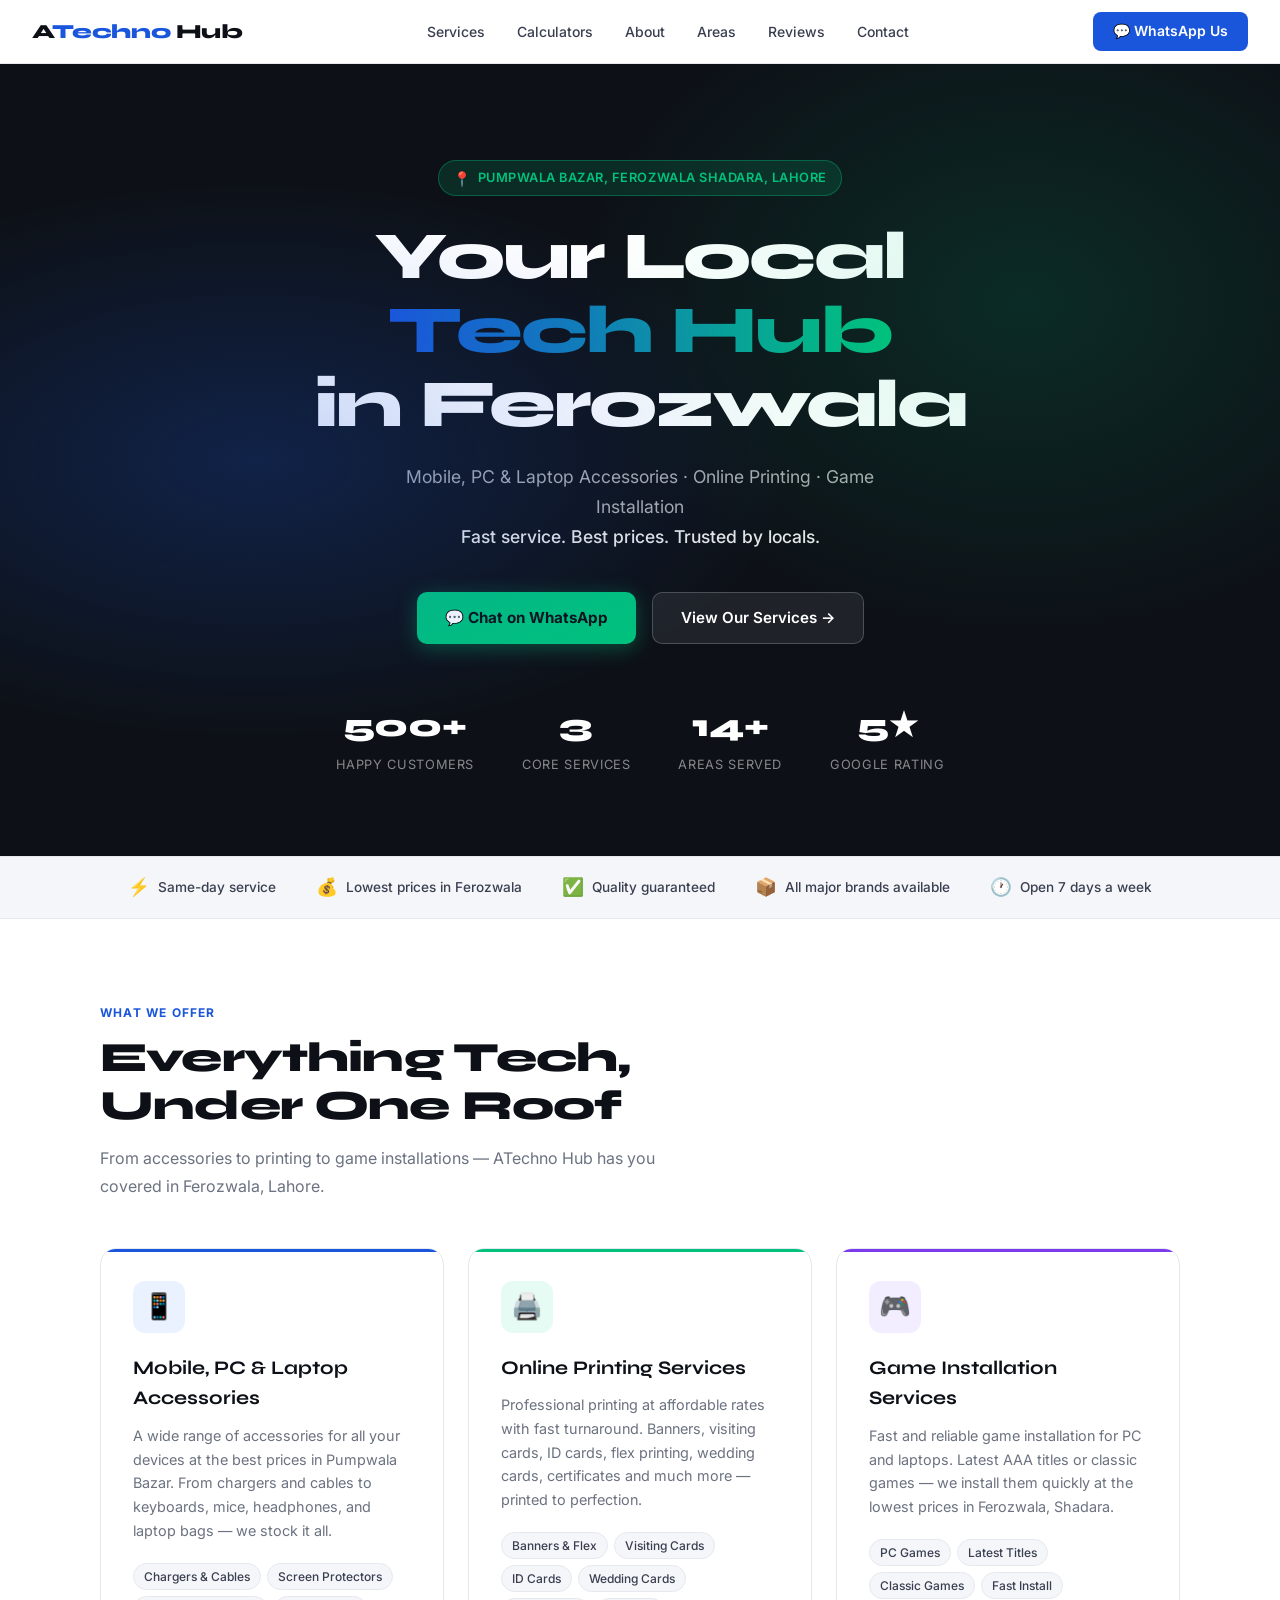
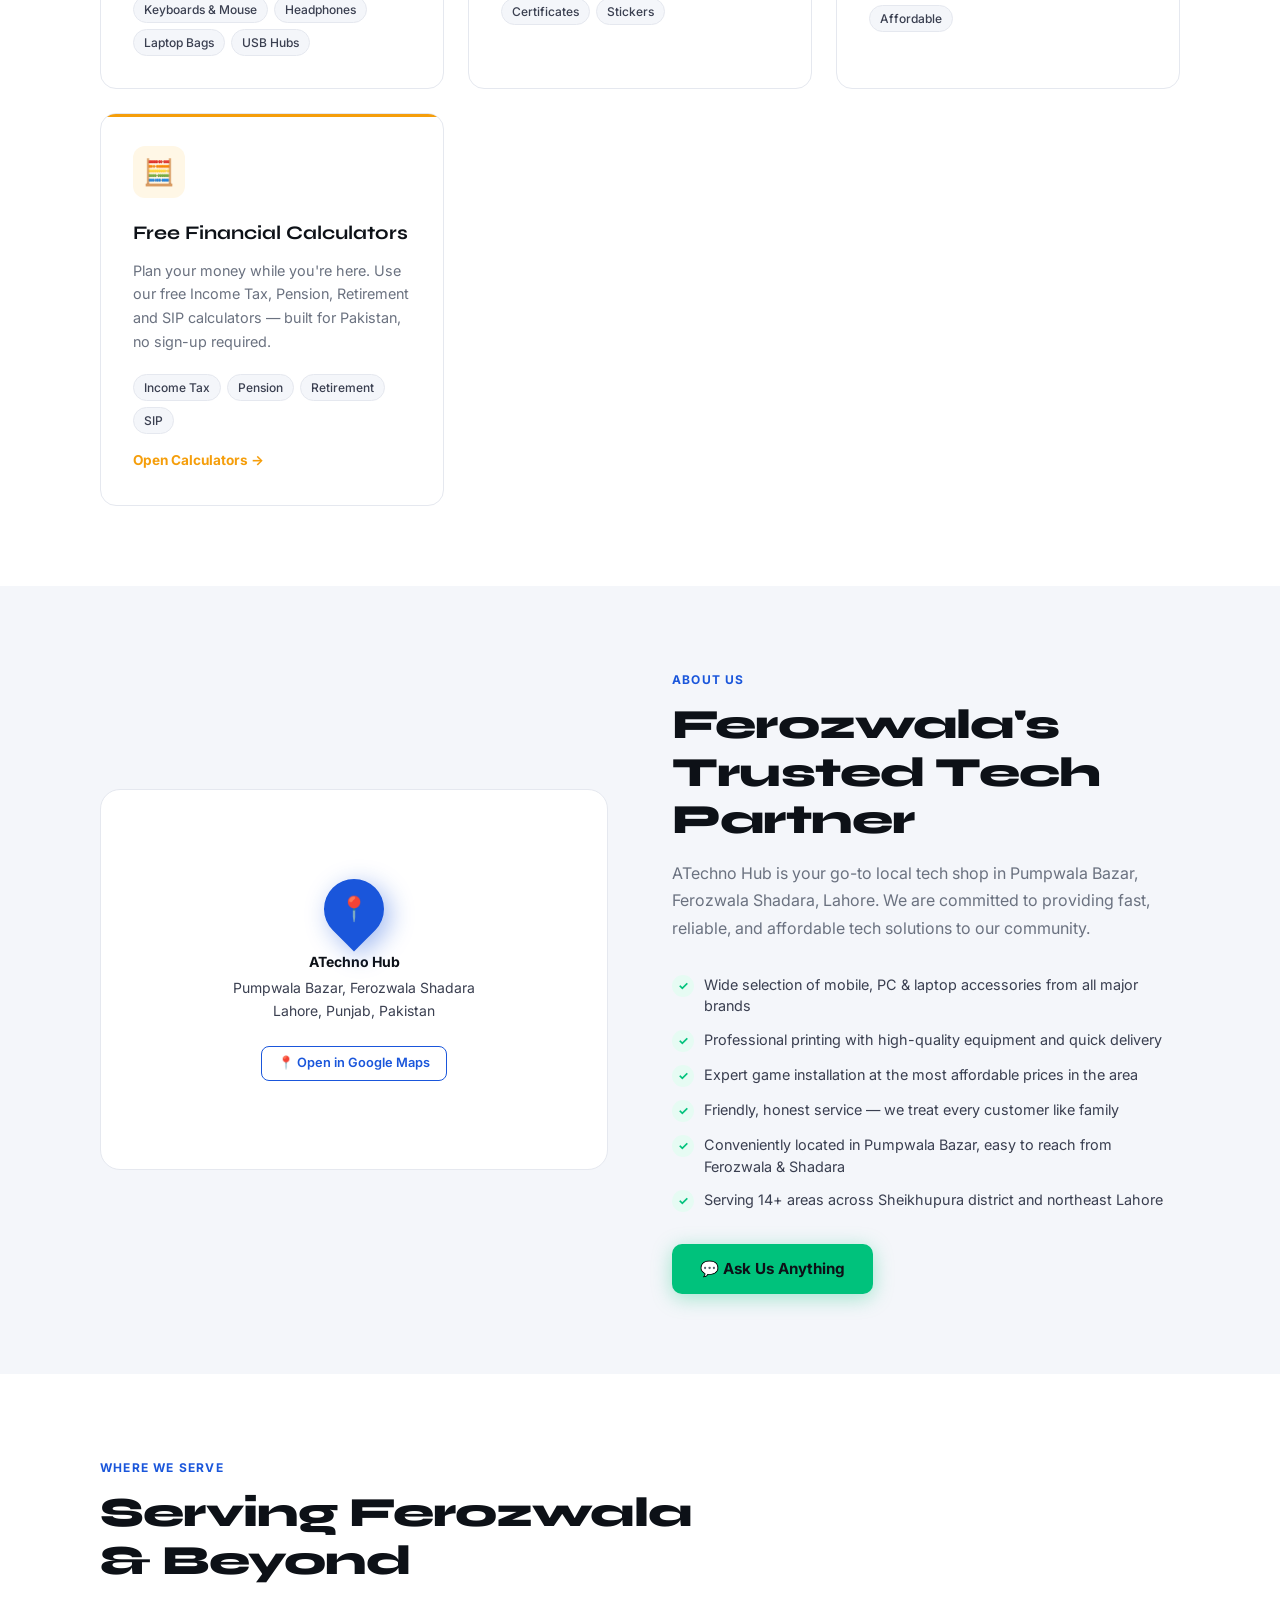
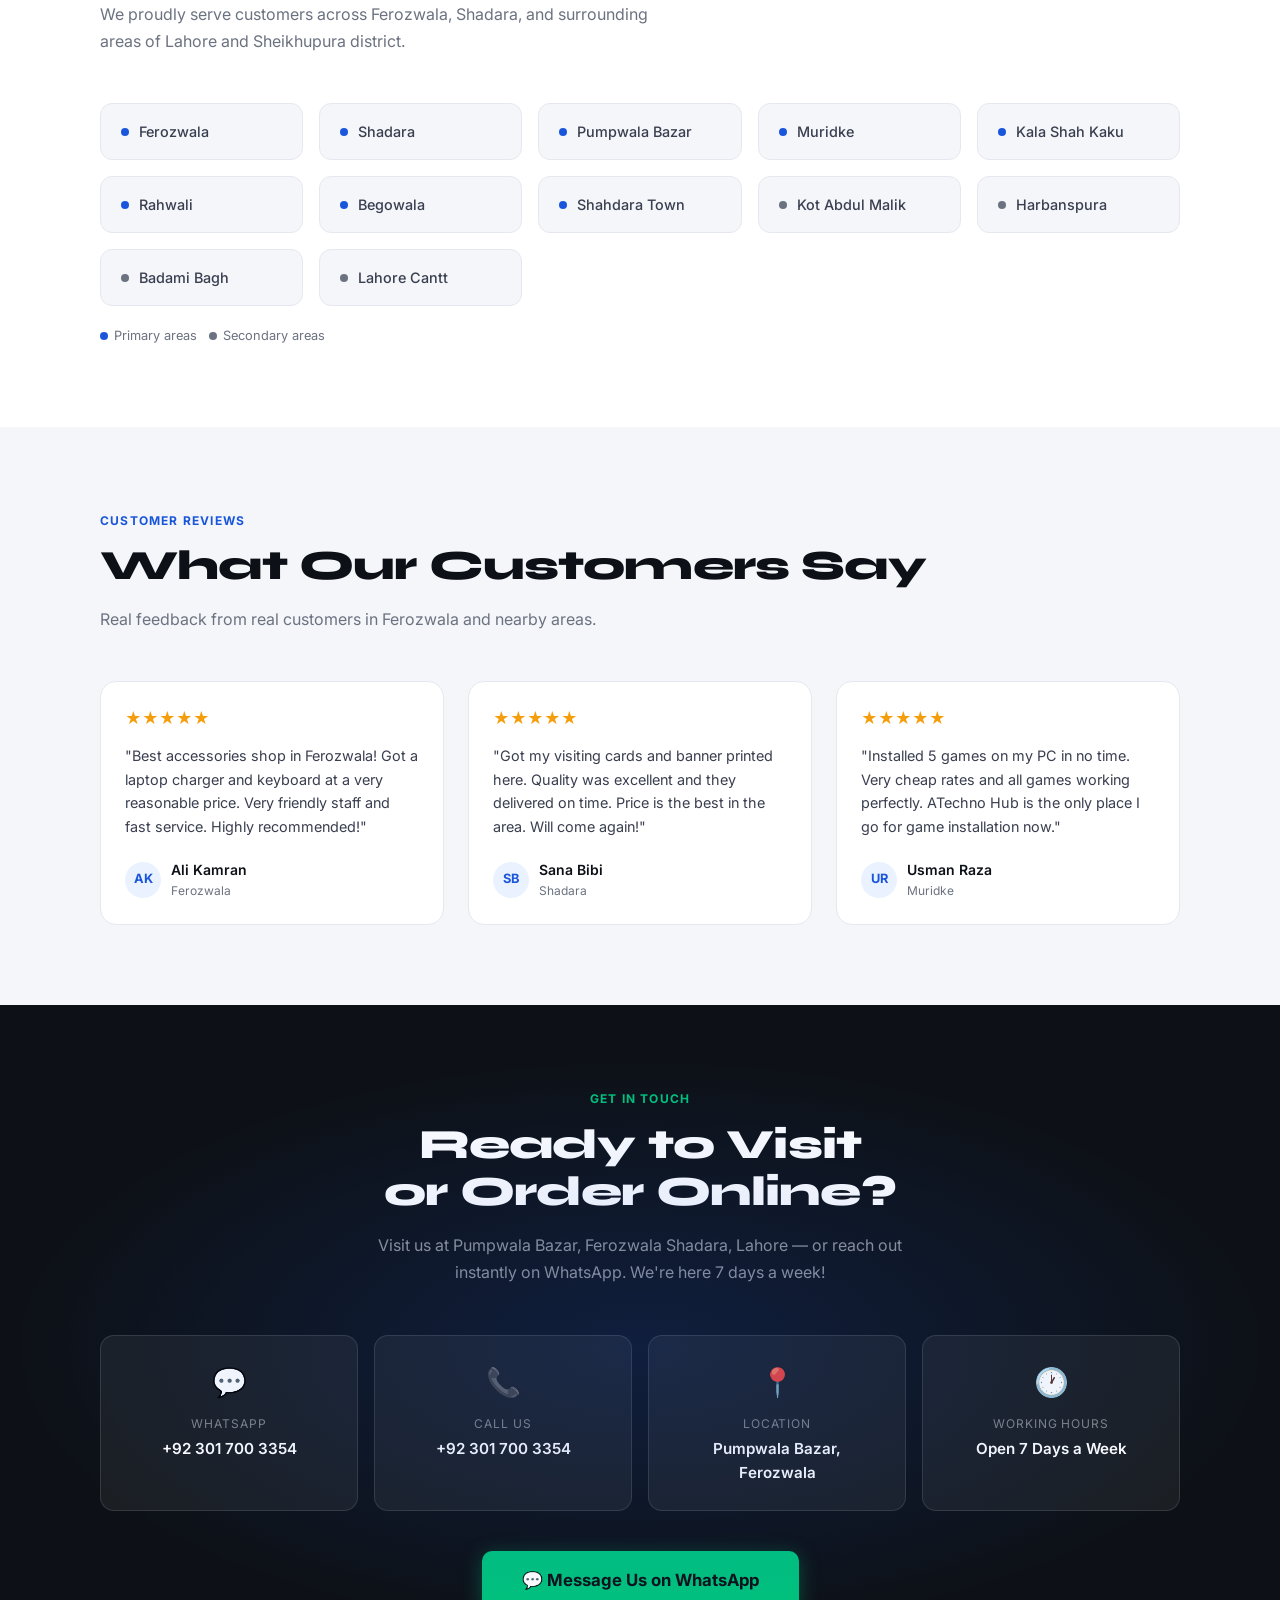
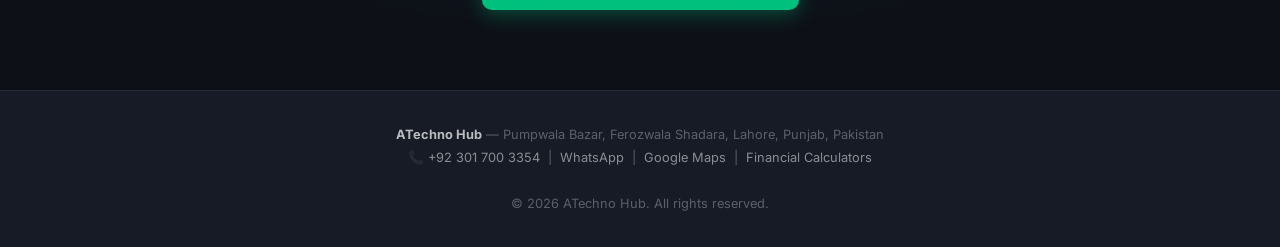
==== commit 9ba80aff: "Add new GitHub files to website (6a6c622d45a90d3f5f94c813)" ====
--- a/index.html
+++ b/index.html
@@ -9,7 +9,7 @@
 <link rel="preconnect" href="https://fonts.googleapis.com" />
 <link rel="preconnect" href="https://fonts.gstatic.com" crossorigin />
 <link href="https://fonts.googleapis.com/css2?family=Syne:wght@400;600;700;800&family=Inter:wght@400;500;600&display=swap" rel="stylesheet" />
-<link rel="stylesheet" href="assets/styles.css" />
+<link rel="stylesheet" href="styles.css" />
 </head>
 <body>
 
--- a/styles.css
+++ b/styles.css
@@ -0,0 +1,630 @@
+/* ================================
+   ATechno Hub — Shared Stylesheet
+   Used across all pages (home, calculators)
+   ================================ */
+
+*, *::before, *::after { box-sizing: border-box; margin: 0; padding: 0; }
+
+:root {
+  --blue:     #1A56DB;
+  --blue-dk:  #1240A8;
+  --blue-lt:  #EBF2FF;
+  --accent:   #00C27C;
+  --accent-lt:#E6FBF3;
+  --dark:     #0D1117;
+  --dark2:    #161B26;
+  --mid:      #3A3F50;
+  --muted:    #6B7280;
+  --light:    #F4F6FA;
+  --white:    #FFFFFF;
+  --border:   #E5E8EF;
+  --purple:   #7C3AED;
+  --purple-lt:#F3EEFF;
+  --amber:    #F59E0B;
+  --amber-lt: #FFF7E6;
+  --font-display: 'Syne', sans-serif;
+  --font-body:    'Inter', sans-serif;
+}
+
+html { scroll-behavior: smooth; }
+
+body {
+  font-family: var(--font-body);
+  background: var(--white);
+  color: var(--dark);
+  line-height: 1.6;
+  overflow-x: hidden;
+}
+
+/* ── NAV ── */
+nav {
+  position: sticky; top: 0; z-index: 100;
+  background: rgba(255,255,255,0.92);
+  backdrop-filter: blur(12px);
+  border-bottom: 1px solid var(--border);
+  padding: 0 2rem;
+  display: flex; align-items: center; justify-content: space-between;
+  height: 64px;
+}
+.nav-logo {
+  font-family: var(--font-display);
+  font-weight: 800; font-size: 1.25rem;
+  color: var(--dark);
+  text-decoration: none;
+  letter-spacing: -0.02em;
+}
+.nav-logo span { color: var(--blue); }
+.nav-links { display: flex; gap: 2rem; list-style: none; }
+.nav-links a {
+  font-size: 0.875rem; font-weight: 500;
+  color: var(--mid); text-decoration: none;
+  transition: color 0.2s;
+}
+.nav-links a:hover, .nav-links a.active { color: var(--blue); }
+.nav-cta {
+  background: var(--blue); color: var(--white);
+  padding: 0.5rem 1.25rem; border-radius: 8px;
+  font-size: 0.875rem; font-weight: 600;
+  text-decoration: none; transition: background 0.2s;
+  white-space: nowrap;
+}
+.nav-cta:hover { background: var(--blue-dk); }
+
+/* ── HERO (home) ── */
+.hero {
+  background: var(--dark);
+  position: relative;
+  overflow: hidden;
+  padding: 6rem 2rem 5rem;
+  text-align: center;
+}
+.hero::before {
+  content: '';
+  position: absolute; inset: 0;
+  background:
+    radial-gradient(ellipse 60% 50% at 20% 50%, rgba(26,86,219,0.25) 0%, transparent 70%),
+    radial-gradient(ellipse 50% 60% at 80% 30%, rgba(0,194,124,0.15) 0%, transparent 70%);
+  pointer-events: none;
+}
+.hero-eyebrow {
+  display: inline-flex; align-items: center; gap: 6px;
+  background: rgba(0,194,124,0.15);
+  border: 1px solid rgba(0,194,124,0.35);
+  color: var(--accent);
+  font-size: 0.8rem; font-weight: 600;
+  padding: 0.35rem 0.9rem; border-radius: 999px;
+  letter-spacing: 0.04em; text-transform: uppercase;
+  margin-bottom: 1.5rem;
+}
+.hero-eyebrow::before { content: '📍'; font-size: 0.9rem; }
+.hero h1 {
+  font-family: var(--font-display);
+  font-size: clamp(2.4rem, 6vw, 4.2rem);
+  font-weight: 800;
+  color: var(--white);
+  line-height: 1.1;
+  letter-spacing: -0.03em;
+  margin-bottom: 1.25rem;
+  max-width: 780px;
+  margin-left: auto; margin-right: auto;
+}
+.hero h1 .highlight {
+  color: transparent;
+  background: linear-gradient(90deg, #1A56DB, #00C27C);
+  -webkit-background-clip: text;
+  background-clip: text;
+}
+.hero-sub {
+  font-size: 1.1rem; color: rgba(255,255,255,0.65);
+  max-width: 520px; margin: 0 auto 2.5rem;
+  line-height: 1.7;
+}
+.hero-sub span { color: rgba(255,255,255,0.9); font-weight: 500; }
+.hero-btns {
+  display: flex; gap: 1rem;
+  justify-content: center; flex-wrap: wrap;
+  margin-bottom: 3.5rem;
+}
+.btn-primary {
+  display: inline-flex; align-items: center; gap: 8px;
+  background: var(--accent); color: var(--dark);
+  padding: 0.8rem 1.75rem; border-radius: 10px;
+  font-weight: 700; font-size: 0.95rem;
+  text-decoration: none; transition: transform 0.15s, box-shadow 0.15s;
+  box-shadow: 0 4px 20px rgba(0,194,124,0.35);
+  border: none; cursor: pointer;
+}
+.btn-primary:hover { transform: translateY(-2px); box-shadow: 0 8px 28px rgba(0,194,124,0.45); }
+.btn-secondary {
+  display: inline-flex; align-items: center; gap: 8px;
+  background: rgba(255,255,255,0.08);
+  border: 1px solid rgba(255,255,255,0.2);
+  color: var(--white);
+  padding: 0.8rem 1.75rem; border-radius: 10px;
+  font-weight: 600; font-size: 0.95rem;
+  text-decoration: none; transition: background 0.2s;
+}
+.btn-secondary:hover { background: rgba(255,255,255,0.14); }
+.hero-stats {
+  display: flex; justify-content: center; gap: 3rem; flex-wrap: wrap;
+}
+.hero-stat { text-align: center; }
+.hero-stat .num {
+  font-family: var(--font-display);
+  font-size: 2rem; font-weight: 800;
+  color: var(--white); display: block;
+}
+.hero-stat .lbl {
+  font-size: 0.8rem; color: rgba(255,255,255,0.5);
+  text-transform: uppercase; letter-spacing: 0.05em;
+}
+
+/* ── TRUST BAR ── */
+.trust-bar {
+  background: var(--light);
+  border-top: 1px solid var(--border);
+  border-bottom: 1px solid var(--border);
+  padding: 1rem 2rem;
+  display: flex; align-items: center; justify-content: center;
+  gap: 2.5rem; flex-wrap: wrap;
+}
+.trust-item {
+  display: flex; align-items: center; gap: 8px;
+  font-size: 0.85rem; font-weight: 500; color: var(--mid);
+}
+.trust-icon { font-size: 1.1rem; }
+
+/* ── SECTIONS SHARED ── */
+section { padding: 5rem 2rem; }
+.container { max-width: 1080px; margin: 0 auto; }
+.section-label {
+  display: inline-block;
+  font-size: 0.75rem; font-weight: 700;
+  letter-spacing: 0.1em; text-transform: uppercase;
+  color: var(--blue); margin-bottom: 0.75rem;
+}
+.section-title {
+  font-family: var(--font-display);
+  font-size: clamp(1.75rem, 4vw, 2.6rem);
+  font-weight: 800; letter-spacing: -0.02em;
+  color: var(--dark); line-height: 1.15;
+  margin-bottom: 1rem;
+}
+.section-sub {
+  font-size: 1rem; color: var(--muted);
+  max-width: 560px; line-height: 1.7;
+  margin-bottom: 3rem;
+}
+
+/* ── SERVICES ── */
+#services { background: var(--white); }
+.services-grid {
+  display: grid;
+  grid-template-columns: repeat(auto-fit, minmax(300px, 1fr));
+  gap: 1.5rem;
+}
+.service-card {
+  border: 1px solid var(--border);
+  border-radius: 16px;
+  padding: 2rem;
+  transition: box-shadow 0.2s, transform 0.2s;
+  background: var(--white);
+  position: relative; overflow: hidden;
+}
+.service-card::before {
+  content: '';
+  position: absolute; top: 0; left: 0; right: 0;
+  height: 3px;
+  border-radius: 16px 16px 0 0;
+}
+.service-card.blue::before  { background: var(--blue); }
+.service-card.green::before { background: var(--accent); }
+.service-card.purple::before{ background: #7C3AED; }
+.service-card.amber::before { background: var(--amber); }
+.service-card:hover { box-shadow: 0 12px 40px rgba(0,0,0,0.09); transform: translateY(-3px); }
+.service-icon {
+  width: 52px; height: 52px; border-radius: 12px;
+  display: flex; align-items: center; justify-content: center;
+  font-size: 1.6rem; margin-bottom: 1.25rem;
+}
+.service-icon.blue   { background: var(--blue-lt); }
+.service-icon.green  { background: var(--accent-lt); }
+.service-icon.purple { background: #F3EEFF; }
+.service-icon.amber  { background: var(--amber-lt); }
+.service-card h3 {
+  font-family: var(--font-display);
+  font-size: 1.2rem; font-weight: 700;
+  color: var(--dark); margin-bottom: 0.6rem;
+}
+.service-card p { font-size: 0.9rem; color: var(--muted); line-height: 1.65; margin-bottom: 1.25rem; }
+.service-tags { display: flex; flex-wrap: wrap; gap: 6px; }
+.tag {
+  font-size: 0.75rem; font-weight: 500;
+  padding: 3px 10px; border-radius: 999px;
+  border: 1px solid var(--border);
+  color: var(--mid); background: var(--light);
+}
+.card-link {
+  display: inline-flex; align-items: center; gap: 6px;
+  font-size: 0.85rem; font-weight: 700;
+  text-decoration: none;
+}
+.service-card.blue .card-link   { color: var(--blue); }
+.service-card.green .card-link  { color: var(--accent); }
+.service-card.purple .card-link { color: var(--purple); }
+.service-card.amber .card-link  { color: var(--amber); }
+
+/* ── ABOUT ── */
+#about { background: var(--light); }
+.about-grid {
+  display: grid;
+  grid-template-columns: 1fr 1fr;
+  gap: 4rem; align-items: center;
+}
+.about-map {
+  background: var(--white);
+  border: 1px solid var(--border);
+  border-radius: 20px;
+  overflow: hidden;
+  aspect-ratio: 4/3;
+  display: flex; flex-direction: column;
+  align-items: center; justify-content: center;
+  position: relative;
+}
+.map-pin-wrap {
+  display: flex; flex-direction: column; align-items: center; gap: 12px;
+}
+.map-pin {
+  width: 60px; height: 60px;
+  background: var(--blue); border-radius: 50% 50% 50% 0;
+  transform: rotate(-45deg);
+  display: flex; align-items: center; justify-content: center;
+  box-shadow: 0 8px 24px rgba(26,86,219,0.4);
+}
+.map-pin span { transform: rotate(45deg); font-size: 1.5rem; }
+.map-address {
+  text-align: center;
+  font-size: 0.875rem; color: var(--mid); line-height: 1.6;
+}
+.map-address strong { color: var(--dark); display: block; margin-bottom: 4px; }
+.map-link {
+  display: inline-flex; align-items: center; gap: 6px;
+  margin-top: 12px; font-size: 0.8rem; font-weight: 600;
+  color: var(--blue); text-decoration: none;
+  border: 1px solid var(--blue);
+  padding: 6px 16px; border-radius: 8px;
+  transition: background 0.2s;
+}
+.map-link:hover { background: var(--blue-lt); }
+.about-content .section-sub { margin-bottom: 2rem; }
+.about-list { list-style: none; display: flex; flex-direction: column; gap: 12px; margin-bottom: 2rem; }
+.about-list li {
+  display: flex; align-items: flex-start; gap: 10px;
+  font-size: 0.9rem; color: var(--mid); line-height: 1.5;
+}
+.about-list li::before {
+  content: '✓';
+  flex-shrink: 0;
+  width: 22px; height: 22px;
+  background: var(--accent-lt);
+  color: var(--accent);
+  border-radius: 50%;
+  display: flex; align-items: center; justify-content: center;
+  font-size: 0.75rem; font-weight: 700;
+  margin-top: 1px;
+}
+
+/* ── SERVICE AREAS ── */
+#areas { background: var(--white); }
+.areas-grid {
+  display: grid;
+  grid-template-columns: repeat(auto-fit, minmax(200px, 1fr));
+  gap: 1rem;
+}
+.area-card {
+  background: var(--light);
+  border: 1px solid var(--border);
+  border-radius: 12px;
+  padding: 1rem 1.25rem;
+  display: flex; align-items: center; gap: 10px;
+  font-size: 0.9rem; font-weight: 500; color: var(--mid);
+  transition: border-color 0.2s, color 0.2s;
+}
+.area-card:hover { border-color: var(--blue); color: var(--blue); }
+.area-dot {
+  width: 8px; height: 8px; border-radius: 50%;
+  background: var(--blue); flex-shrink: 0;
+}
+.area-dot.secondary { background: var(--muted); }
+
+/* ── REVIEWS ── */
+#reviews { background: var(--light); }
+.reviews-grid {
+  display: grid;
+  grid-template-columns: repeat(auto-fit, minmax(280px, 1fr));
+  gap: 1.5rem;
+}
+.review-card {
+  background: var(--white);
+  border: 1px solid var(--border);
+  border-radius: 16px;
+  padding: 1.5rem;
+}
+.stars { color: #F59E0B; font-size: 1rem; margin-bottom: 0.75rem; }
+.review-text { font-size: 0.9rem; color: var(--mid); line-height: 1.65; margin-bottom: 1.25rem; }
+.reviewer { display: flex; align-items: center; gap: 10px; }
+.reviewer-avatar {
+  width: 36px; height: 36px; border-radius: 50%;
+  background: var(--blue-lt);
+  color: var(--blue);
+  display: flex; align-items: center; justify-content: center;
+  font-size: 0.8rem; font-weight: 700;
+}
+.reviewer-name { font-size: 0.875rem; font-weight: 600; color: var(--dark); }
+.reviewer-loc  { font-size: 0.75rem; color: var(--muted); }
+
+/* ── CONTACT / CTA ── */
+#contact {
+  background: var(--dark);
+  text-align: center;
+  position: relative; overflow: hidden;
+}
+#contact::before {
+  content: '';
+  position: absolute; inset: 0;
+  background: radial-gradient(ellipse 70% 60% at 50% 50%, rgba(26,86,219,0.2) 0%, transparent 70%);
+  pointer-events: none;
+}
+#contact .section-label { color: var(--accent); }
+#contact .section-title { color: var(--white); margin-left: auto; margin-right: auto; max-width: 600px; }
+#contact .section-sub { color: rgba(255,255,255,0.55); margin-left: auto; margin-right: auto; }
+.contact-cards {
+  display: grid;
+  grid-template-columns: repeat(auto-fit, minmax(220px, 1fr));
+  gap: 1rem; margin-bottom: 2.5rem;
+}
+.contact-card {
+  background: rgba(255,255,255,0.06);
+  border: 1px solid rgba(255,255,255,0.12);
+  border-radius: 14px;
+  padding: 1.5rem;
+  text-align: center;
+  text-decoration: none;
+  transition: background 0.2s;
+}
+.contact-card:hover { background: rgba(255,255,255,0.1); }
+.contact-card-icon { font-size: 1.75rem; margin-bottom: 0.6rem; }
+.contact-card-label { font-size: 0.75rem; color: rgba(255,255,255,0.45); text-transform: uppercase; letter-spacing: 0.08em; margin-bottom: 4px; }
+.contact-card-value { font-size: 0.95rem; font-weight: 600; color: var(--white); }
+
+/* ── FOOTER ── */
+footer {
+  background: var(--dark2);
+  border-top: 1px solid rgba(255,255,255,0.07);
+  padding: 2rem;
+  text-align: center;
+}
+footer p { font-size: 0.8rem; color: rgba(255,255,255,0.3); line-height: 1.8; }
+footer a { color: rgba(255,255,255,0.5); text-decoration: none; }
+footer a:hover { color: var(--white); }
+
+/* ================================
+   CALCULATORS — shared components
+   ================================ */
+
+/* Compact page header used on calculators.html and each calculator page */
+.page-hero {
+  background: var(--dark);
+  position: relative; overflow: hidden;
+  padding: 3.25rem 2rem 3rem;
+  text-align: center;
+}
+.page-hero::before {
+  content: '';
+  position: absolute; inset: 0;
+  background:
+    radial-gradient(ellipse 60% 60% at 15% 20%, rgba(26,86,219,0.25) 0%, transparent 70%),
+    radial-gradient(ellipse 50% 60% at 85% 80%, rgba(0,194,124,0.15) 0%, transparent 70%);
+  pointer-events: none;
+}
+.breadcrumb {
+  position: relative;
+  display: flex; align-items: center; justify-content: center; gap: 6px;
+  font-size: 0.8rem; color: rgba(255,255,255,0.45);
+  margin-bottom: 1.1rem; flex-wrap: wrap;
+}
+.breadcrumb a { color: rgba(255,255,255,0.6); text-decoration: none; }
+.breadcrumb a:hover { color: var(--accent); }
+.breadcrumb .sep { color: rgba(255,255,255,0.25); }
+.breadcrumb .current { color: rgba(255,255,255,0.85); font-weight: 600; }
+.page-hero h1 {
+  position: relative;
+  font-family: var(--font-display);
+  font-size: clamp(1.9rem, 4.4vw, 2.9rem);
+  font-weight: 800; color: var(--white);
+  letter-spacing: -0.02em; line-height: 1.15;
+  max-width: 700px; margin: 0 auto 0.85rem;
+}
+.page-hero p {
+  position: relative;
+  font-size: 1rem; color: rgba(255,255,255,0.6);
+  max-width: 560px; margin: 0 auto; line-height: 1.7;
+}
+
+/* Calculators hub grid */
+#calc-hub { background: var(--white); }
+.calc-hub-grid {
+  display: grid;
+  grid-template-columns: repeat(auto-fit, minmax(280px, 1fr));
+  gap: 1.5rem;
+}
+
+/* Calculator working area */
+.calc-section { background: var(--light); padding: 3.5rem 2rem; }
+.calc-layout {
+  display: grid;
+  grid-template-columns: 1.1fr 0.9fr;
+  gap: 2rem; align-items: start;
+}
+@media (max-width: 860px) {
+  .calc-layout { grid-template-columns: 1fr; }
+}
+
+.calc-card {
+  background: var(--white);
+  border: 1px solid var(--border);
+  border-radius: 18px;
+  padding: 2rem;
+}
+.calc-card h2 {
+  font-family: var(--font-display);
+  font-size: 1.2rem; font-weight: 700;
+  margin-bottom: 1.5rem; color: var(--dark);
+}
+
+.form-group { margin-bottom: 1.25rem; }
+.form-group label {
+  display: block;
+  font-size: 0.82rem; font-weight: 600;
+  color: var(--mid); margin-bottom: 0.5rem;
+}
+.form-group .hint { font-size: 0.75rem; color: var(--muted); margin-top: 0.4rem; }
+.form-row { display: grid; grid-template-columns: 1fr 1fr; gap: 1rem; }
+@media (max-width: 480px) { .form-row { grid-template-columns: 1fr; } }
+
+input[type="number"], input[type="text"], select {
+  width: 100%;
+  border: 1.5px solid var(--border);
+  border-radius: 10px;
+  padding: 0.72rem 0.9rem;
+  font-family: var(--font-body);
+  font-size: 0.95rem; color: var(--dark);
+  background: var(--white);
+  transition: border-color 0.15s, box-shadow 0.15s;
+}
+input[type="number"]:focus, input[type="text"]:focus, select:focus {
+  outline: none;
+  border-color: var(--blue);
+  box-shadow: 0 0 0 3px rgba(26,86,219,0.12);
+}
+
+.toggle-group {
+  display: inline-flex; background: var(--light);
+  border: 1px solid var(--border); border-radius: 10px;
+  padding: 4px; margin-bottom: 1.5rem;
+}
+.toggle-group button {
+  border: none; background: transparent;
+  font-family: var(--font-body); font-weight: 600; font-size: 0.85rem;
+  color: var(--muted); padding: 0.55rem 1.1rem; border-radius: 7px;
+  cursor: pointer; transition: background 0.15s, color 0.15s;
+}
+.toggle-group button.active { background: var(--blue); color: var(--white); }
+
+.calc-btn {
+  width: 100%;
+  background: var(--blue); color: var(--white);
+  border: none; border-radius: 10px;
+  padding: 0.85rem; font-family: var(--font-body);
+  font-weight: 700; font-size: 0.95rem;
+  cursor: pointer; transition: background 0.15s;
+  margin-top: 0.5rem;
+}
+.calc-btn:hover { background: var(--blue-dk); }
+
+/* Results panel */
+.result-card {
+  background: var(--dark);
+  border-radius: 18px;
+  padding: 2rem;
+  position: sticky; top: 84px;
+}
+.result-card h2 {
+  font-family: var(--font-display);
+  font-size: 1.1rem; font-weight: 700;
+  color: var(--white); margin-bottom: 1.5rem;
+}
+.result-hero {
+  text-align: center;
+  padding: 1.25rem 1rem;
+  background: rgba(255,255,255,0.06);
+  border: 1px solid rgba(255,255,255,0.1);
+  border-radius: 14px;
+  margin-bottom: 1.25rem;
+}
+.result-hero .lbl { font-size: 0.75rem; color: rgba(255,255,255,0.5); text-transform: uppercase; letter-spacing: 0.06em; margin-bottom: 6px; }
+.result-hero .val { font-family: var(--font-display); font-size: 1.9rem; font-weight: 800; color: var(--accent); }
+.result-grid { display: flex; flex-direction: column; gap: 0.7rem; }
+.result-row {
+  display: flex; align-items: center; justify-content: space-between;
+  padding: 0.7rem 0.9rem;
+  background: rgba(255,255,255,0.05);
+  border-radius: 10px;
+  font-size: 0.85rem;
+}
+.result-row .k { color: rgba(255,255,255,0.55); }
+.result-row .v { color: var(--white); font-weight: 700; }
+
+.bar-chart { margin-top: 1.25rem; }
+.bar-row { margin-bottom: 0.8rem; }
+.bar-row .bar-label { display: flex; justify-content: space-between; font-size: 0.78rem; color: rgba(255,255,255,0.6); margin-bottom: 5px; }
+.bar-track { background: rgba(255,255,255,0.08); border-radius: 999px; height: 9px; overflow: hidden; }
+.bar-fill { height: 100%; border-radius: 999px; }
+.bar-fill.invested { background: var(--blue); }
+.bar-fill.returns { background: var(--accent); }
+
+.disclaimer-box {
+  display: flex; gap: 10px;
+  background: var(--amber-lt);
+  border: 1px solid #F5D999;
+  border-radius: 12px;
+  padding: 0.9rem 1.1rem;
+  font-size: 0.8rem; color: #8A5A00;
+  line-height: 1.6;
+  margin-top: 1.5rem;
+}
+.disclaimer-box a { color: var(--blue-dk); font-weight: 600; }
+
+/* Slab / breakdown table */
+.slab-table { width: 100%; border-collapse: collapse; margin-top: 1rem; font-size: 0.82rem; }
+.slab-table th {
+  text-align: left; color: var(--muted); font-weight: 600;
+  padding: 0.6rem 0.7rem; border-bottom: 1px solid var(--border);
+  text-transform: uppercase; letter-spacing: 0.04em; font-size: 0.7rem;
+}
+.slab-table td { padding: 0.65rem 0.7rem; border-bottom: 1px solid var(--border); color: var(--mid); }
+.slab-table tr.active-slab td { background: var(--blue-lt); color: var(--dark); font-weight: 600; }
+.slab-table tr:last-child td { border-bottom: none; }
+
+/* Info / explainer section on calculator pages */
+.calc-info { background: var(--white); padding: 4rem 2rem; }
+.calc-info-grid {
+  display: grid;
+  grid-template-columns: repeat(auto-fit, minmax(240px, 1fr));
+  gap: 1.5rem;
+}
+.info-card {
+  border: 1px solid var(--border); border-radius: 14px;
+  padding: 1.5rem;
+}
+.info-card h3 { font-family: var(--font-display); font-size: 1rem; margin-bottom: 0.5rem; color: var(--dark); }
+.info-card p { font-size: 0.87rem; color: var(--muted); line-height: 1.65; }
+
+/* RESPONSIVE (shared) */
+@media (max-width: 768px) {
+  nav { padding: 0 1rem; }
+  .nav-links { display: none; }
+  .hero { padding: 4rem 1.25rem 3.5rem; }
+  .hero-stats { gap: 2rem; }
+  section { padding: 3.5rem 1.25rem; }
+  .about-grid { grid-template-columns: 1fr; gap: 2rem; }
+  .about-map { min-height: 240px; }
+  .trust-bar { gap: 1.25rem; }
+  .page-hero { padding: 2.5rem 1.25rem 2.25rem; }
+  .calc-section { padding: 2.5rem 1.25rem; }
+  .result-card { position: static; }
+}
+
+@media (prefers-reduced-motion: reduce) {
+  * { transition: none !important; animation: none !important; }
+}
